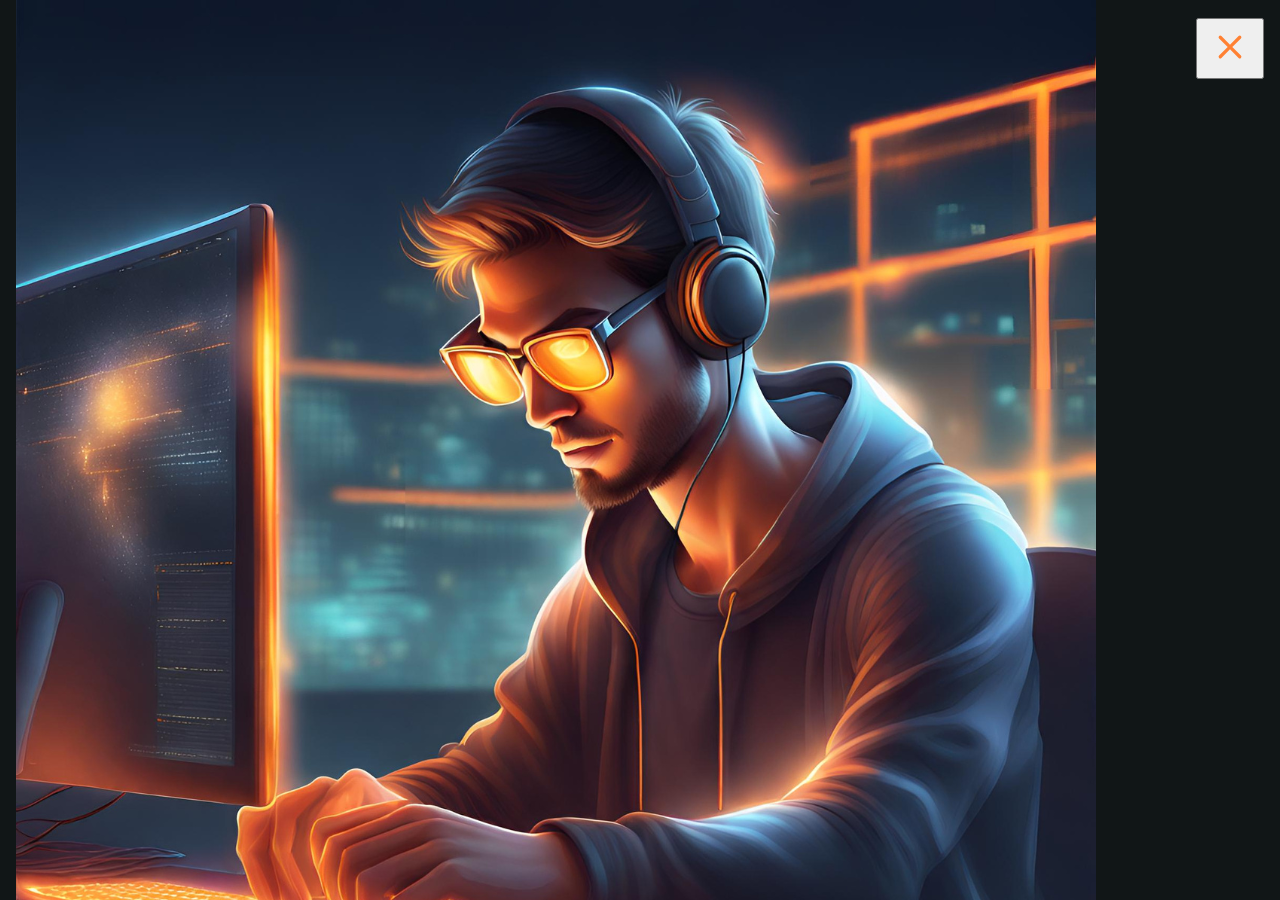
==== Projekti/index.html @ 35c541bc "Update index.html" ====
<!DOCTYPE html>
<html lang="en">
<head>
    <meta charset="UTF-8">
    <meta name="viewport" content="width=device-width, initial-scale=1.0">
    <title>Aapeli Landing page</title>
    <!-- tyylitiedosto ja fontit -->
    <link rel="stylesheet" href="css/tyylit.css">
    <link rel="preconnect" href="https://fonts.googleapis.com">
    <link rel="preconnect" href="https://fonts.gstatic.com" crossorigin>
    <link href="https://fonts.googleapis.com/css2?family=Montserrat:wght@400;800&display=swap" rel="stylesheet">

    <!-- bootstrap -->
    <link href="https://cdn.jsdelivr.net/npm/bootstrap@5.3.2/dist/css/bootstrap.min.css" rel="stylesheet" integrity="sha384-T3c6CoIi6uLrA9TneNEoa7RxnatzjcDSCmG1MXxSR1GAsXEV/Dwwykc2MPK8M2HN" crossorigin="anonymous">
</head>
<body> 
    <!-- Header, valikko -->
    <header class="header p-4 start-0 top-0 end-0" style="background-color: #111617">
        <div class="d-flex align-items-center justify-content-between">
            <!-- title -->
            <a href="/" class="text-decoration-none text-secondary fs-4"> <img src="img/6-logo.png" class="img-fluid" width="200" alt="Aapelin logo"></a>
             <!-- valikkonappi -->
            <div>
                <!-- MENUNAPPI + MENUIKONI -->
               <button class="navbar-toggler" type="button" data-bs-toggle="collapse" data-bs-target="#navbar" 
               aria-controls="navbar" aria-expanded="false" aria-label="Toggle navigation">
               <svg xmlns="http://www.w3.org/2000/svg" fill="#FF8133" class="MenuIcon" viewBox="0 0 16 16" width="32" height="32"><path d="M1 2.75A.75.75 0 0 1 1.75 2h12.5a.75.75 0 0 1 0 1.5H1.75A.75.75 0 0 1 1 2.75Zm0 5A.75.75 0 0 1 1.75 7h12.5a.75.75 0 0 1 0 1.5H1.75A.75.75 0 0 1 1 7.75ZM1.75 12h12.5a.75.75 0 0 1 0 1.5H1.75a.75.75 0 0 1 0-1.5Z"></path></svg>
               </button> 
            </div>
        </div>
    </header>
<!-- end of header, start of navbar -->
<nav class="collapse navbar-collapse dropdown-nav" id="navbar">
    <div class="dropdown-nav__container container-fluid">
        <div class="row align-items-start">
            <!-- pienellä näytöllä vie kaikki bootstrapin 12 kolumnia, vähän isomman kokoisella vie 4 kolumnia per kuva -->
            <!-- 1. -->
            <div class="col-12 col-sm-4 mt-4">
                <a href="#" class="row text-decoration-none">
                    <div class="col-2 col-sm-12 mb-4 pt-5">
                       <img src="img/1-projekti.png" alt="Verkkosivuprojektin sivut" class="img-fluid" width="1080" height="1080" loading="eager">
                    </div>
                    <div class="col-10">
                        <h3>Projektin muut sivut löydät täältä</h3>
                        <p>Katso lisää <svg xmlns="http://www.w3.org/2000/svg" width="21" height="21" fill="#FF8133" class="bi bi-arrow-right-circle" viewBox="0 0 16 16">
                            <path fill-rule="evenodd" d="M1 8a7 7 0 1 0 14 0A7 7 0 0 0 1 8m15 0A8 8 0 1 1 0 8a8 8 0 0 1 16 0M4.5 7.5a.5.5 0 0 0 0 1h5.793l-2.147 2.146a.5.5 0 0 0 .708.708l3-3a.5.5 0 0 0 0-.708l-3-3a.5.5 0 1 0-.708.708L10.293 7.5z"/>
                          </svg></p>

                    </div>

                </a>
            </div>
           <!-- 2. -->
            <div class="col-12 col-sm-4 mt-4">
                <a href="#" class="row text-decoration-none">
                    <div class="col-2 col-sm-12 mb-4 pt-5">
                       <img src="img/2-muut.png" alt="Muut Verkkosivujen kehittäminen -kurssin tehtävät" class="img-fluid" width="1080" height="1080" loading="eager">
                    </div>
                    <div class="col-10">
                        <h3>Aapelin GitHub -palautussivulle</h3>
                        <p>Klikkaa tästä <svg xmlns="http://www.w3.org/2000/svg" width="21" height="21" fill="#FF8133" class="bi bi-arrow-right-circle" viewBox="0 0 16 16">
                            <path fill-rule="evenodd" d="M1 8a7 7 0 1 0 14 0A7 7 0 0 0 1 8m15 0A8 8 0 1 1 0 8a8 8 0 0 1 16 0M4.5 7.5a.5.5 0 0 0 0 1h5.793l-2.147 2.146a.5.5 0 0 0 .708.708l3-3a.5.5 0 0 0 0-.708l-3-3a.5.5 0 1 0-.708.708L10.293 7.5z"/>
                          </svg></p>

                    </div>

                </a>

            </div>
            <!-- 3. -->
            <div class="col-12 col-sm-4 mt-4">
                <a href="#" class="row text-decoration-none">
                    <div class="col-2 col-sm-12 mb-4 pt-5">
                       <img src="img/3-resources.png" alt="Tähän tehtävään käytetyt resurssit" class="img-fluid" width="1080" height="1080" loading="eager">
                    </div>
                    <div class="col-10">
                        <h3>Mistä kaikkialta hain tietoa tätä tehtävää varten?</h3>
                        <p>Klikkaa tästä <svg xmlns="http://www.w3.org/2000/svg" width="21" height="21" fill="#FF8133" class="bi bi-arrow-right-circle" viewBox="0 0 16 16">
                            <path fill-rule="evenodd" d="M1 8a7 7 0 1 0 14 0A7 7 0 0 0 1 8m15 0A8 8 0 1 1 0 8a8 8 0 0 1 16 0M4.5 7.5a.5.5 0 0 0 0 1h5.793l-2.147 2.146a.5.5 0 0 0 .708.708l3-3a.5.5 0 0 0 0-.708l-3-3a.5.5 0 1 0-.708.708L10.293 7.5z"/>
                          </svg></p>

                    </div>

                </a>

            </div>


        </div>
        
<!-- MENUN SULKUNAPPI + IKONI -->
        <button class="navbar-toggler dropdown-nav__CloseNavBtn" type="button" data-bs-toggle="collapse" data-bs-target="#navbar" 
               aria-controls="navbar" aria-expanded="false" aria-label="Toggle navigation">
               <!-- ÄKSÄ IKONI -->
            <svg xmlns="http://www.w3.org/2000/svg" fill="#FF8133" width="52" height="52" class="bi bi-x" viewBox="0 0 16 16">
                <path d="M4.646 4.646a.5.5 0 0 1 .708 0L8 7.293l2.646-2.647a.5.5 0 0 1 .708.708L8.707 8l2.647 2.646a.5.5 0 0 1-.708.708L8 8.707l-2.646 2.647a.5.5 0 0 1-.708-.708L7.293 8 4.646 5.354a.5.5 0 0 1 0-.708"/>
            </svg>
        </button>
    </div>
</nav>






<!-- footeriin listoihin esim. linkit muihin tehtäviin, linkit projektin sivuihin, linkit vaikka projektissa käytettyihin resursseihin? (ohjeet,youtubevideot jne) -->
    <footer class="footer p-4 position-absolute start-0 end-0 bottom-0 left-0" style="background-color: #111617;">
        <div class="d-flex align-items-center">
        

        </div>




    </footer>
    <!-- bootstrap JavaScript -->
    <script src="https://cdn.jsdelivr.net/npm/bootstrap@5.3.2/dist/js/bootstrap.bundle.min.js" integrity="sha384-C6RzsynM9kWDrMNeT87bh95OGNyZPhcTNXj1NW7RuBCsyN/o0jlpcV8Qyq46cDfL" crossorigin="anonymous"></script>
</body>
</html>
---- Projekti/css/tyylit.css ----
:root {
    --primary-color:#FF8133 !important;
    --bs-primary-rgb: 17, 22, 23 !important;
    --bs-secondary-rgb: 255, 129, 51 !important; 
    --bs-body-bg: #EFE7DA !important;
    --bs-body-font-family: 'Montserrat', sans-serif !important;
    --bs-light: #EFE7DA !important;
}

a {
    color:#FF8133 !important;
}

a:hover {
    color: #EFE7DA !important;

}

a:hover .bi-arrow-right-circle {
    fill:#EFE7DA;
}

.bi-x:hover {
    fill: #EFE7DA !important;
}

.MenuIcon:hover {
    fill:#EFE7DA;

}

header {
z-index: 2;

}

#navbar {
    position: fixed;
    left: 0;
    top: 0;
    right: 0;
    bottom: 0;
    background: #111617;
    z-index: 4;
    color: #FF8133;
}

.dropdown-nav__CloseNavBtn {
position: absolute;
top: 18px;
right: 16px;

}

.dropdown-nav__container {
    height: 100vh;
    padding: 0 1rem;
}
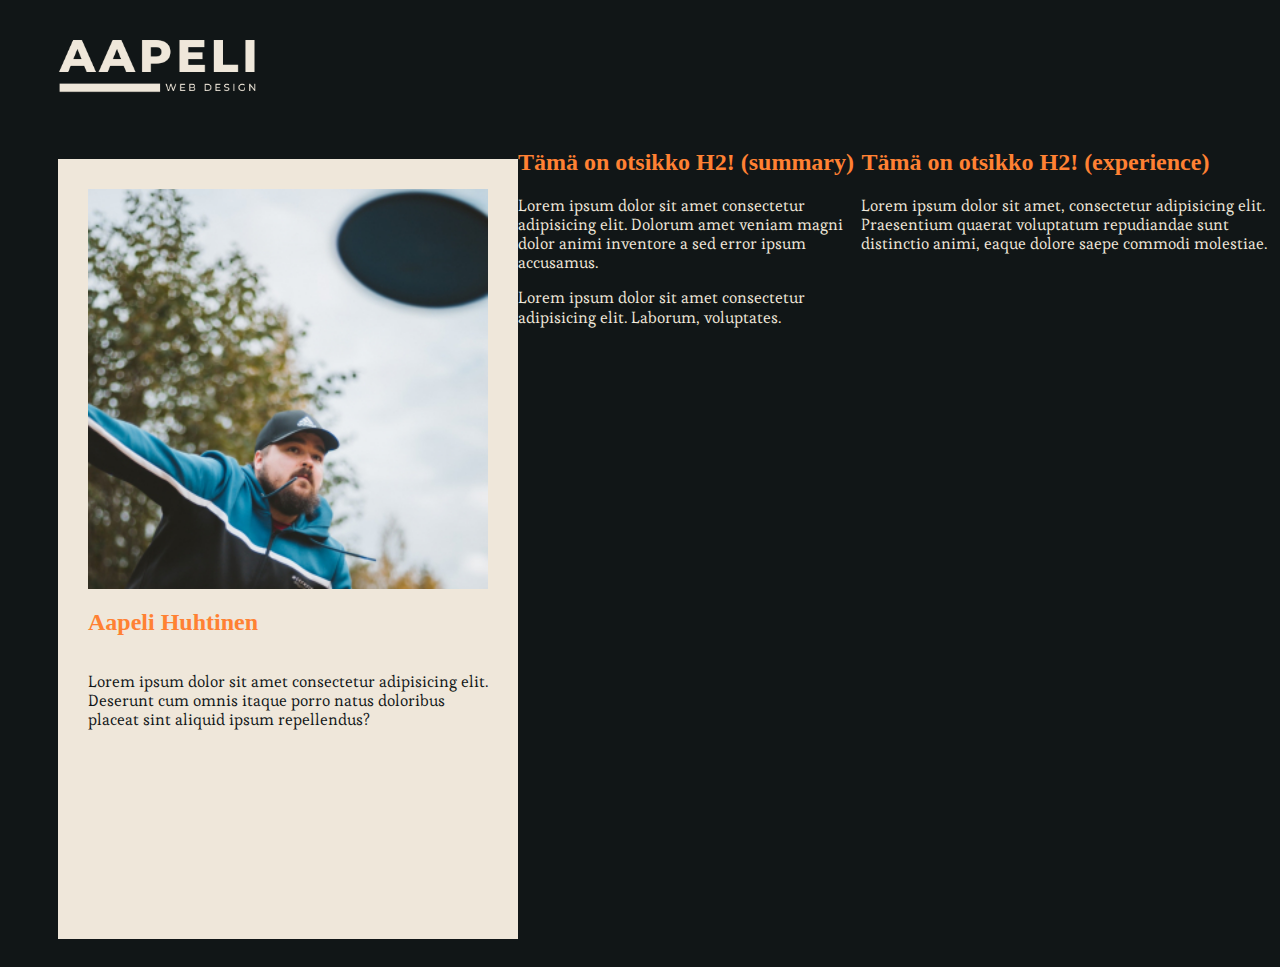
==== commit fd7d8e76: "made changes to index" ====
--- a/Projekti/index.html
+++ b/Projekti/index.html
@@ -7,115 +7,34 @@
     <!-- tyylitiedosto ja fontit -->
     <link rel="stylesheet" href="css/tyylit.css">
     <link rel="preconnect" href="https://fonts.googleapis.com">
-    <link rel="preconnect" href="https://fonts.gstatic.com" crossorigin>
-    <link href="https://fonts.googleapis.com/css2?family=Montserrat:wght@400;800&display=swap" rel="stylesheet">
+<link rel="preconnect" href="https://fonts.gstatic.com" crossorigin>
+<link href="https://fonts.googleapis.com/css2?family=Esteban&family=Montserrat&display=swap" rel="stylesheet">
 
-    <!-- bootstrap -->
-    <link href="https://cdn.jsdelivr.net/npm/bootstrap@5.3.2/dist/css/bootstrap.min.css" rel="stylesheet" integrity="sha384-T3c6CoIi6uLrA9TneNEoa7RxnatzjcDSCmG1MXxSR1GAsXEV/Dwwykc2MPK8M2HN" crossorigin="anonymous">
 </head>
 <body> 
-    <!-- Header, valikko -->
-    <header class="header p-4 start-0 top-0 end-0" style="background-color: #111617">
-        <div class="d-flex align-items-center justify-content-between">
-            <!-- title -->
-            <a href="/" class="text-decoration-none text-secondary fs-4"> <img src="img/6-logo.png" class="img-fluid" width="200" alt="Aapelin logo"></a>
-             <!-- valikkonappi -->
-            <div>
-                <!-- MENUNAPPI + MENUIKONI -->
-               <button class="navbar-toggler" type="button" data-bs-toggle="collapse" data-bs-target="#navbar" 
-               aria-controls="navbar" aria-expanded="false" aria-label="Toggle navigation">
-               <svg xmlns="http://www.w3.org/2000/svg" fill="#FF8133" class="MenuIcon" viewBox="0 0 16 16" width="32" height="32"><path d="M1 2.75A.75.75 0 0 1 1.75 2h12.5a.75.75 0 0 1 0 1.5H1.75A.75.75 0 0 1 1 2.75Zm0 5A.75.75 0 0 1 1.75 7h12.5a.75.75 0 0 1 0 1.5H1.75A.75.75 0 0 1 1 7.75ZM1.75 12h12.5a.75.75 0 0 1 0 1.5H1.75a.75.75 0 0 1 0-1.5Z"></path></svg>
-               </button> 
-            </div>
-        </div>
-    </header>
-<!-- end of header, start of navbar -->
-<nav class="collapse navbar-collapse dropdown-nav" id="navbar">
-    <div class="dropdown-nav__container container-fluid">
-        <div class="row align-items-start">
-            <!-- pienellä näytöllä vie kaikki bootstrapin 12 kolumnia, vähän isomman kokoisella vie 4 kolumnia per kuva -->
-            <!-- 1. -->
-            <div class="col-12 col-sm-4 mt-4">
-                <a href="#" class="row text-decoration-none">
-                    <div class="col-2 col-sm-12 mb-4 pt-5">
-                       <img src="img/1-projekti.png" alt="Verkkosivuprojektin sivut" class="img-fluid" width="1080" height="1080" loading="eager">
-                    </div>
-                    <div class="col-10">
-                        <h3>Projektin muut sivut löydät täältä</h3>
-                        <p>Katso lisää <svg xmlns="http://www.w3.org/2000/svg" width="21" height="21" fill="#FF8133" class="bi bi-arrow-right-circle" viewBox="0 0 16 16">
-                            <path fill-rule="evenodd" d="M1 8a7 7 0 1 0 14 0A7 7 0 0 0 1 8m15 0A8 8 0 1 1 0 8a8 8 0 0 1 16 0M4.5 7.5a.5.5 0 0 0 0 1h5.793l-2.147 2.146a.5.5 0 0 0 .708.708l3-3a.5.5 0 0 0 0-.708l-3-3a.5.5 0 1 0-.708.708L10.293 7.5z"/>
-                          </svg></p>
-
-                    </div>
-
-                </a>
-            </div>
-           <!-- 2. -->
-            <div class="col-12 col-sm-4 mt-4">
-                <a href="#" class="row text-decoration-none">
-                    <div class="col-2 col-sm-12 mb-4 pt-5">
-                       <img src="img/2-muut.png" alt="Muut Verkkosivujen kehittäminen -kurssin tehtävät" class="img-fluid" width="1080" height="1080" loading="eager">
-                    </div>
-                    <div class="col-10">
-                        <h3>Aapelin GitHub -palautussivulle</h3>
-                        <p>Klikkaa tästä <svg xmlns="http://www.w3.org/2000/svg" width="21" height="21" fill="#FF8133" class="bi bi-arrow-right-circle" viewBox="0 0 16 16">
-                            <path fill-rule="evenodd" d="M1 8a7 7 0 1 0 14 0A7 7 0 0 0 1 8m15 0A8 8 0 1 1 0 8a8 8 0 0 1 16 0M4.5 7.5a.5.5 0 0 0 0 1h5.793l-2.147 2.146a.5.5 0 0 0 .708.708l3-3a.5.5 0 0 0 0-.708l-3-3a.5.5 0 1 0-.708.708L10.293 7.5z"/>
-                          </svg></p>
-
-                    </div>
-
-                </a>
-
-            </div>
-            <!-- 3. -->
-            <div class="col-12 col-sm-4 mt-4">
-                <a href="#" class="row text-decoration-none">
-                    <div class="col-2 col-sm-12 mb-4 pt-5">
-                       <img src="img/3-resources.png" alt="Tähän tehtävään käytetyt resurssit" class="img-fluid" width="1080" height="1080" loading="eager">
-                    </div>
-                    <div class="col-10">
-                        <h3>Mistä kaikkialta hain tietoa tätä tehtävää varten?</h3>
-                        <p>Klikkaa tästä <svg xmlns="http://www.w3.org/2000/svg" width="21" height="21" fill="#FF8133" class="bi bi-arrow-right-circle" viewBox="0 0 16 16">
-                            <path fill-rule="evenodd" d="M1 8a7 7 0 1 0 14 0A7 7 0 0 0 1 8m15 0A8 8 0 1 1 0 8a8 8 0 0 1 16 0M4.5 7.5a.5.5 0 0 0 0 1h5.793l-2.147 2.146a.5.5 0 0 0 .708.708l3-3a.5.5 0 0 0 0-.708l-3-3a.5.5 0 1 0-.708.708L10.293 7.5z"/>
-                          </svg></p>
-
-                    </div>
-
-                </a>
-
-            </div>
+    <header>
+    <!--Logo-->
+    <a href="/" class="LogoImg"> <img src="img/6-logo.png" width="200" alt="Aapelin logo"></a>
+    </header>  
+<!-- start of main -->
+<main class="MainContainer"> <!-- flexbox -->
+    <section class="Profile"> <!-- Profile section with picture and basic info -->
+        <img src="img/7-AapeliFriba_300x300.jpg" class="ProfileImg" alt="Aapelin kuva frisbeegolfaamassa">
+        <h2>Aapeli Huhtinen</h2>
+        <p>Lorem ipsum dolor sit amet consectetur adipisicing elit. Deserunt cum omnis itaque porro natus doloribus placeat sint aliquid ipsum repellendus?</p>
+    </section>
+    <article class="Summary"> <!-- Child  -->
+        <h2>Tämä on otsikko H2! (summary)</h2>
+        <p>Lorem ipsum dolor sit amet consectetur adipisicing elit. Dolorum amet veniam magni dolor animi inventore a sed error ipsum accusamus.</p>
+        <p>Lorem ipsum dolor sit amet consectetur adipisicing elit. Laborum, voluptates.</p>
 
 
-        </div>
-        
-<!-- MENUN SULKUNAPPI + IKONI -->
-        <button class="navbar-toggler dropdown-nav__CloseNavBtn" type="button" data-bs-toggle="collapse" data-bs-target="#navbar" 
-               aria-controls="navbar" aria-expanded="false" aria-label="Toggle navigation">
-               <!-- ÄKSÄ IKONI -->
-            <svg xmlns="http://www.w3.org/2000/svg" fill="#FF8133" width="52" height="52" class="bi bi-x" viewBox="0 0 16 16">
-                <path d="M4.646 4.646a.5.5 0 0 1 .708 0L8 7.293l2.646-2.647a.5.5 0 0 1 .708.708L8.707 8l2.647 2.646a.5.5 0 0 1-.708.708L8 8.707l-2.646 2.647a.5.5 0 0 1-.708-.708L7.293 8 4.646 5.354a.5.5 0 0 1 0-.708"/>
-            </svg>
-        </button>
-    </div>
-</nav>
+    </article>
+    <article class="Experience"> <!-- Child -->
+        <h2>Tämä on otsikko H2! (experience)</h2>
+        <p>Lorem ipsum dolor sit amet, consectetur adipisicing elit. Praesentium quaerat voluptatum repudiandae sunt distinctio animi, eaque dolore saepe commodi molestiae.</p>
 
-
-
-
-
-
-<!-- footeriin listoihin esim. linkit muihin tehtäviin, linkit projektin sivuihin, linkit vaikka projektissa käytettyihin resursseihin? (ohjeet,youtubevideot jne) -->
-    <footer class="footer p-4 position-absolute start-0 end-0 bottom-0 left-0" style="background-color: #111617;">
-        <div class="d-flex align-items-center">
-        
-
-        </div>
-
-
-
-
-    </footer>
-    <!-- bootstrap JavaScript -->
-    <script src="https://cdn.jsdelivr.net/npm/bootstrap@5.3.2/dist/js/bootstrap.bundle.min.js" integrity="sha384-C6RzsynM9kWDrMNeT87bh95OGNyZPhcTNXj1NW7RuBCsyN/o0jlpcV8Qyq46cDfL" crossorigin="anonymous"></script>
+    </article>
+</main>
 </body>
 </html>--- a/Projekti/css/tyylit.css
+++ b/Projekti/css/tyylit.css
@@ -1,58 +1,58 @@
-:root {
-    --primary-color:#FF8133 !important;
-    --bs-primary-rgb: 17, 22, 23 !important;
-    --bs-secondary-rgb: 255, 129, 51 !important; 
-    --bs-body-bg: #EFE7DA !important;
-    --bs-body-font-family: 'Montserrat', sans-serif !important;
-    --bs-light: #EFE7DA !important;
+/* Colors:
+Musta: #111617
+Valk: #EFE7DA
+Oranssi: #FF8133
+Sininen: #3D52D5
+Oranssi ja sininen ei yhdessä
+*/
+
+html {
+    background-color: #111617;
 }
 
-a {
-    color:#FF8133 !important;
+/* header css */
+header {
+    
+    padding: 30px 0 30px 0;
+}
+.LogoImg {
+    margin: 0px 0px 0px 50px; /* left margin same as .profile margin!! */
+}
+/* Start of main section CSS */
+.MainContainer {
+    display: flex;
+    
+}
+.Profile { /* Child of MainContainer also a flexbox) */
+    display: flex;
+    flex-direction: column;
+    padding: 30px;
+    margin: 30px 0 20px 50px; /* left margin same as .LogoImg margin! */
+    width: 400px;
+    height: 80vh;
+    background-color: #EFE7DA;
+    color: #111617;
 }
 
-a:hover {
-    color: #EFE7DA !important;
+.ProfileImg {
+    width: 400px;
+    height:400px;
+}
+p {
+    font-family: esteban;
+    line-height: 1.2;
 
 }
-
-a:hover .bi-arrow-right-circle {
-    fill:#EFE7DA;
+h2 {
+    color:#FF8133;
+}
+article p {
+    color:#EFE7DA;
+}
+.Summary {
+    
 }
 
-.bi-x:hover {
-    fill: #EFE7DA !important;
-}
+.Experience {
 
-.MenuIcon:hover {
-    fill:#EFE7DA;
-
-}
-
-header {
-z-index: 2;
-
-}
-
-#navbar {
-    position: fixed;
-    left: 0;
-    top: 0;
-    right: 0;
-    bottom: 0;
-    background: #111617;
-    z-index: 4;
-    color: #FF8133;
-}
-
-.dropdown-nav__CloseNavBtn {
-position: absolute;
-top: 18px;
-right: 16px;
-
-}
-
-.dropdown-nav__container {
-    height: 100vh;
-    padding: 0 1rem;
 }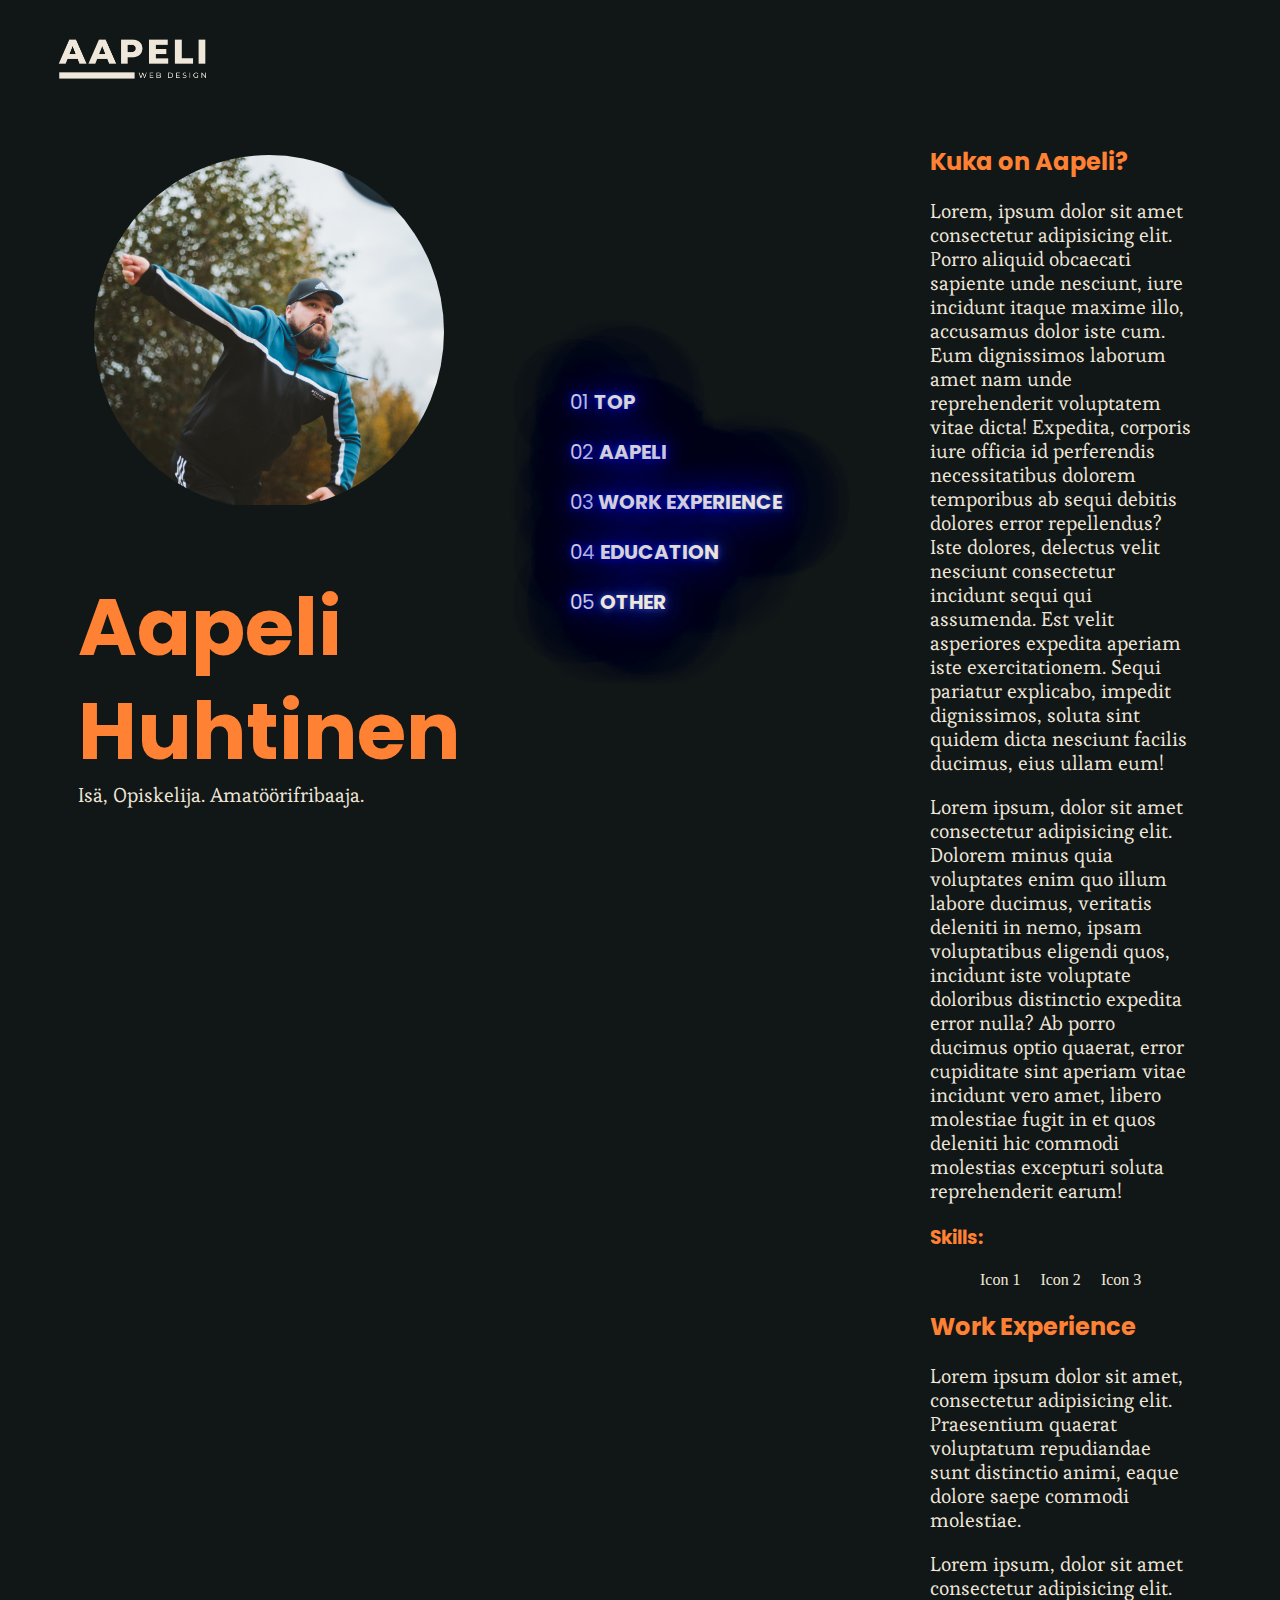
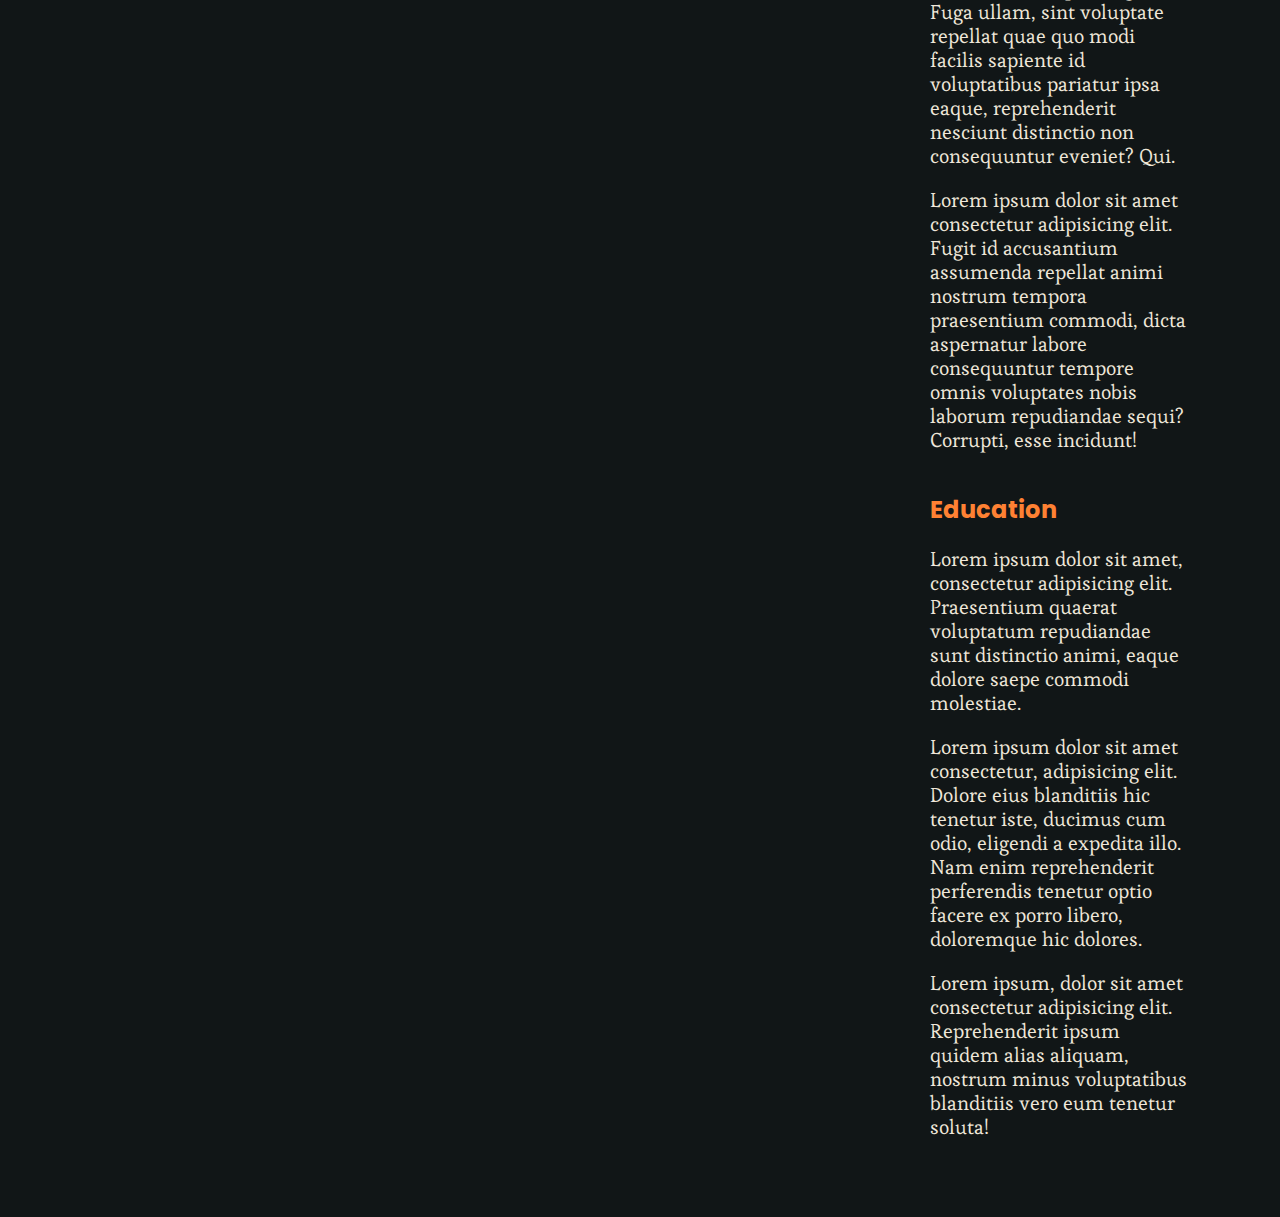
==== commit 5fdea439: "updated sites" ====
--- a/Projekti/index.html
+++ b/Projekti/index.html
@@ -7,34 +7,62 @@
     <!-- tyylitiedosto ja fontit -->
     <link rel="stylesheet" href="css/tyylit.css">
     <link rel="preconnect" href="https://fonts.googleapis.com">
-<link rel="preconnect" href="https://fonts.gstatic.com" crossorigin>
-<link href="https://fonts.googleapis.com/css2?family=Esteban&family=Montserrat&display=swap" rel="stylesheet">
-
+    <link rel="preconnect" href="https://fonts.gstatic.com" crossorigin>
+    <link href="https://fonts.googleapis.com/css2?family=Esteban&family=Poppins:wght@500&display=swap" rel="stylesheet">
 </head>
 <body> 
     <header>
     <!--Logo-->
-    <a href="/" class="LogoImg"> <img src="img/6-logo.png" width="200" alt="Aapelin logo"></a>
+    <a href="/" class="LogoImg"> <img src="img/6-logo.png" width="150" alt="Aapelin logo"></a>
     </header>  
 <!-- start of main -->
-<main class="MainContainer"> <!-- flexbox -->
-    <section class="Profile"> <!-- Profile section with picture and basic info -->
-        <img src="img/7-AapeliFriba_300x300.jpg" class="ProfileImg" alt="Aapelin kuva frisbeegolfaamassa">
-        <h2>Aapeli Huhtinen</h2>
-        <p>Lorem ipsum dolor sit amet consectetur adipisicing elit. Deserunt cum omnis itaque porro natus doloribus placeat sint aliquid ipsum repellendus?</p>
+<main class="MainContainer"> <!-- flexbox (parent of ProfileContainer, Nav, and ArticleContainer) -->
+    <section class="ProfileContainer">
+        <div class="ProfileImgContainer"> <!-- Child of MainContainer -->
+        <img src="img/9-AapeliFribaa_square.png" class="ProfileImg" alt="Aapelin kuva frisbeegolfaamassa">
+        </div>
+        <h2 class="Name">Aapeli <br> Huhtinen</h2>
+        <p class="Titles">Isä, Opiskelija. Amatöörifribaaja.</p>
     </section>
-    <article class="Summary"> <!-- Child  -->
-        <h2>Tämä on otsikko H2! (summary)</h2>
-        <p>Lorem ipsum dolor sit amet consectetur adipisicing elit. Dolorum amet veniam magni dolor animi inventore a sed error ipsum accusamus.</p>
-        <p>Lorem ipsum dolor sit amet consectetur adipisicing elit. Laborum, voluptates.</p>
+    <div>
+        <ul class="Nav"> <!-- Child of MainContainer -->
+            <li>01 <strong>TOP</strong></li>
+            <li>02 <strong>AAPELI</strong></li>
+            <li>03 <strong>WORK EXPERIENCE</strong></li>
+            <li>04 <strong>EDUCATION</strong></li>
+            <li>05 <strong>OTHER</strong></li>
+        </ul>
 
 
-    </article>
-    <article class="Experience"> <!-- Child -->
-        <h2>Tämä on otsikko H2! (experience)</h2>
-        <p>Lorem ipsum dolor sit amet, consectetur adipisicing elit. Praesentium quaerat voluptatum repudiandae sunt distinctio animi, eaque dolore saepe commodi molestiae.</p>
 
-    </article>
+    </div>
+    <div class="ArticleContainer"> <!--   Child of MainContainer. Flexbox Parent of Summary, Experience -->
+        <article class="Summary"> <!-- Child  -->
+            <h2>Kuka on Aapeli?</h2>
+            <p>Lorem, ipsum dolor sit amet consectetur adipisicing elit. Porro aliquid obcaecati sapiente unde nesciunt, iure incidunt itaque maxime illo, accusamus dolor iste cum. Eum dignissimos laborum amet nam unde reprehenderit voluptatem vitae dicta! Expedita, corporis iure officia id perferendis necessitatibus dolorem temporibus ab sequi debitis dolores error repellendus? Iste dolores, delectus velit nesciunt consectetur incidunt sequi qui assumenda. Est velit asperiores expedita aperiam iste exercitationem. Sequi pariatur explicabo, impedit dignissimos, soluta sint quidem dicta nesciunt facilis ducimus, eius ullam eum!</p>
+            <p>Lorem ipsum, dolor sit amet consectetur adipisicing elit. Dolorem minus quia voluptates enim quo illum labore ducimus, veritatis deleniti in nemo, ipsam voluptatibus eligendi quos, incidunt iste voluptate doloribus distinctio expedita error nulla? Ab porro ducimus optio quaerat, error cupiditate sint aperiam vitae incidunt vero amet, libero molestiae fugit in et quos deleniti hic commodi molestias excepturi soluta reprehenderit earum!</p>
+            <h3>Skills:</h3>
+            <ul class="Skills">
+                <li>Icon 1</li>
+                <li>Icon 2</li>
+                <li>Icon 3</li>
+
+
+            </ul>
+        </article>
+        <article class="Experience"> <!-- Child -->
+            <h2>Work Experience</h2>
+            <p>Lorem ipsum dolor sit amet, consectetur adipisicing elit. Praesentium quaerat voluptatum repudiandae sunt distinctio animi, eaque dolore saepe commodi molestiae.</p>
+            <p>Lorem ipsum, dolor sit amet consectetur adipisicing elit. Fuga ullam, sint voluptate repellat quae quo modi facilis sapiente id voluptatibus pariatur ipsa eaque, reprehenderit nesciunt distinctio non consequuntur eveniet? Qui.</p>
+            <p>Lorem ipsum dolor sit amet consectetur adipisicing elit. Fugit id accusantium assumenda repellat animi nostrum tempora praesentium commodi, dicta aspernatur labore consequuntur tempore omnis voluptates nobis laborum repudiandae sequi? Corrupti, esse incidunt!</p>
+        </article>
+        <article class="Education"> <!-- Child -->
+            <h2>Education</h2>
+            <p>Lorem ipsum dolor sit amet, consectetur adipisicing elit. Praesentium quaerat voluptatum repudiandae sunt distinctio animi, eaque dolore saepe commodi molestiae.</p>
+            <p>Lorem ipsum dolor sit amet consectetur, adipisicing elit. Dolore eius blanditiis hic tenetur iste, ducimus cum odio, eligendi a expedita illo. Nam enim reprehenderit perferendis tenetur optio facere ex porro libero, doloremque hic dolores.</p>
+            <p>Lorem ipsum, dolor sit amet consectetur adipisicing elit. Reprehenderit ipsum quidem alias aliquam, nostrum minus voluptatibus blanditiis vero eum tenetur soluta!</p>
+        </article>
+    </div>
 </main>
 </body>
 </html>--- a/Projekti/css/tyylit.css
+++ b/Projekti/css/tyylit.css
@@ -12,7 +12,7 @@
 
 /* header css */
 header {
-    
+    position:static;
     padding: 30px 0 30px 0;
 }
 .LogoImg {
@@ -21,38 +21,128 @@
 /* Start of main section CSS */
 .MainContainer {
     display: flex;
-    
+    overflow: hidden;
 }
-.Profile { /* Child of MainContainer also a flexbox) */
+
+.Name  {
+    font-family: Poppins;
+    font-size: 5rem;
+    color:#FF8133;
+    margin-bottom: 0;
+    line-height: 1.3;
+
+
+}
+.Titles {
+    margin-top: 0;
+    font-family: Esteban;
+    font-size: 20px;
+    color:#EFE7DA;
+}
+
+.ProfileContainer { /* Child of MainContainer also a flexbox) */
     display: flex;
     flex-direction: column;
-    padding: 30px;
-    margin: 30px 0 20px 50px; /* left margin same as .LogoImg margin! */
+    padding: 30px 30px 0px 30px;
+    margin: 10px 40px 20px 40px; /* left margin same as .LogoImg margin! */
     width: 400px;
-    height: 80vh;
-    background-color: #EFE7DA;
-    color: #111617;
+    height: 700px;
+    background-color:#111617;
+    color: #EFE7DA;
+}
+
+.ProfileImgContainer {
+    overflow: hidden;
+    border-radius:50%;
+    align-self: center;
+
 }
 
 .ProfileImg {
-    width: 400px;
-    height:400px;
+    height: 350px;
+    width: 350px;
+    transition: all 1s;
+    
+    
 }
+
+
+.ProfileContainer:hover .ProfileImg {
+    transform: scale(1.7);
+
+
+}
+
 p {
-    font-family: esteban;
+    font-family: Esteban;
     line-height: 1.2;
 
 }
-h2 {
-    color:#FF8133;
-}
+
 article p {
     color:#EFE7DA;
+    font-size: 20px;
 }
-.Summary {
+
+.ArticleContainer {
+    display: flex;
+    flex-direction: column;
+/*     height: 700px; */
+    margin: 10px 50px 20px 40px;
+    padding: 0 30px 30px 20px;
+    background-color:#111617;
+
+    }
+
+.Summary  {
     
 }
 
 .Experience {
 
+}
+h2 {
+    color: #FF8133;
+    font-family: Poppins;
+}
+
+h3 {
+    color: #FF8133;
+    font-family: Poppins;
+
+}
+
+.Nav {
+    font-family: Poppins;
+    font-size: 20px;
+    width: 300px;
+    line-height:2.5;
+    position: relative;
+    top: 9%;
+    list-style-type: none;
+    color:#EFE7DA;
+    text-shadow:
+    0 0 5px #2335a8,
+    0 0 10px #2335a8,
+    0 0 20px #2335a8,
+    0 0 40px #3D52D5,
+    0 0 80px #3D52D5,
+    0 0 90px #3D52D5,
+    0 0 100px #3D52D5,
+    0 0 120px #3D52D5;
+}
+.Nav li:hover {
+    scale: 1.05;
+    color: #3D52D5;
+    
+}
+.Skills{
+    list-style-type: none;
+    color: #EFE7DA;
+}
+.Skills li {
+    float: left;
+    padding-left: 10px;
+    padding-right: 10px;
+    
 }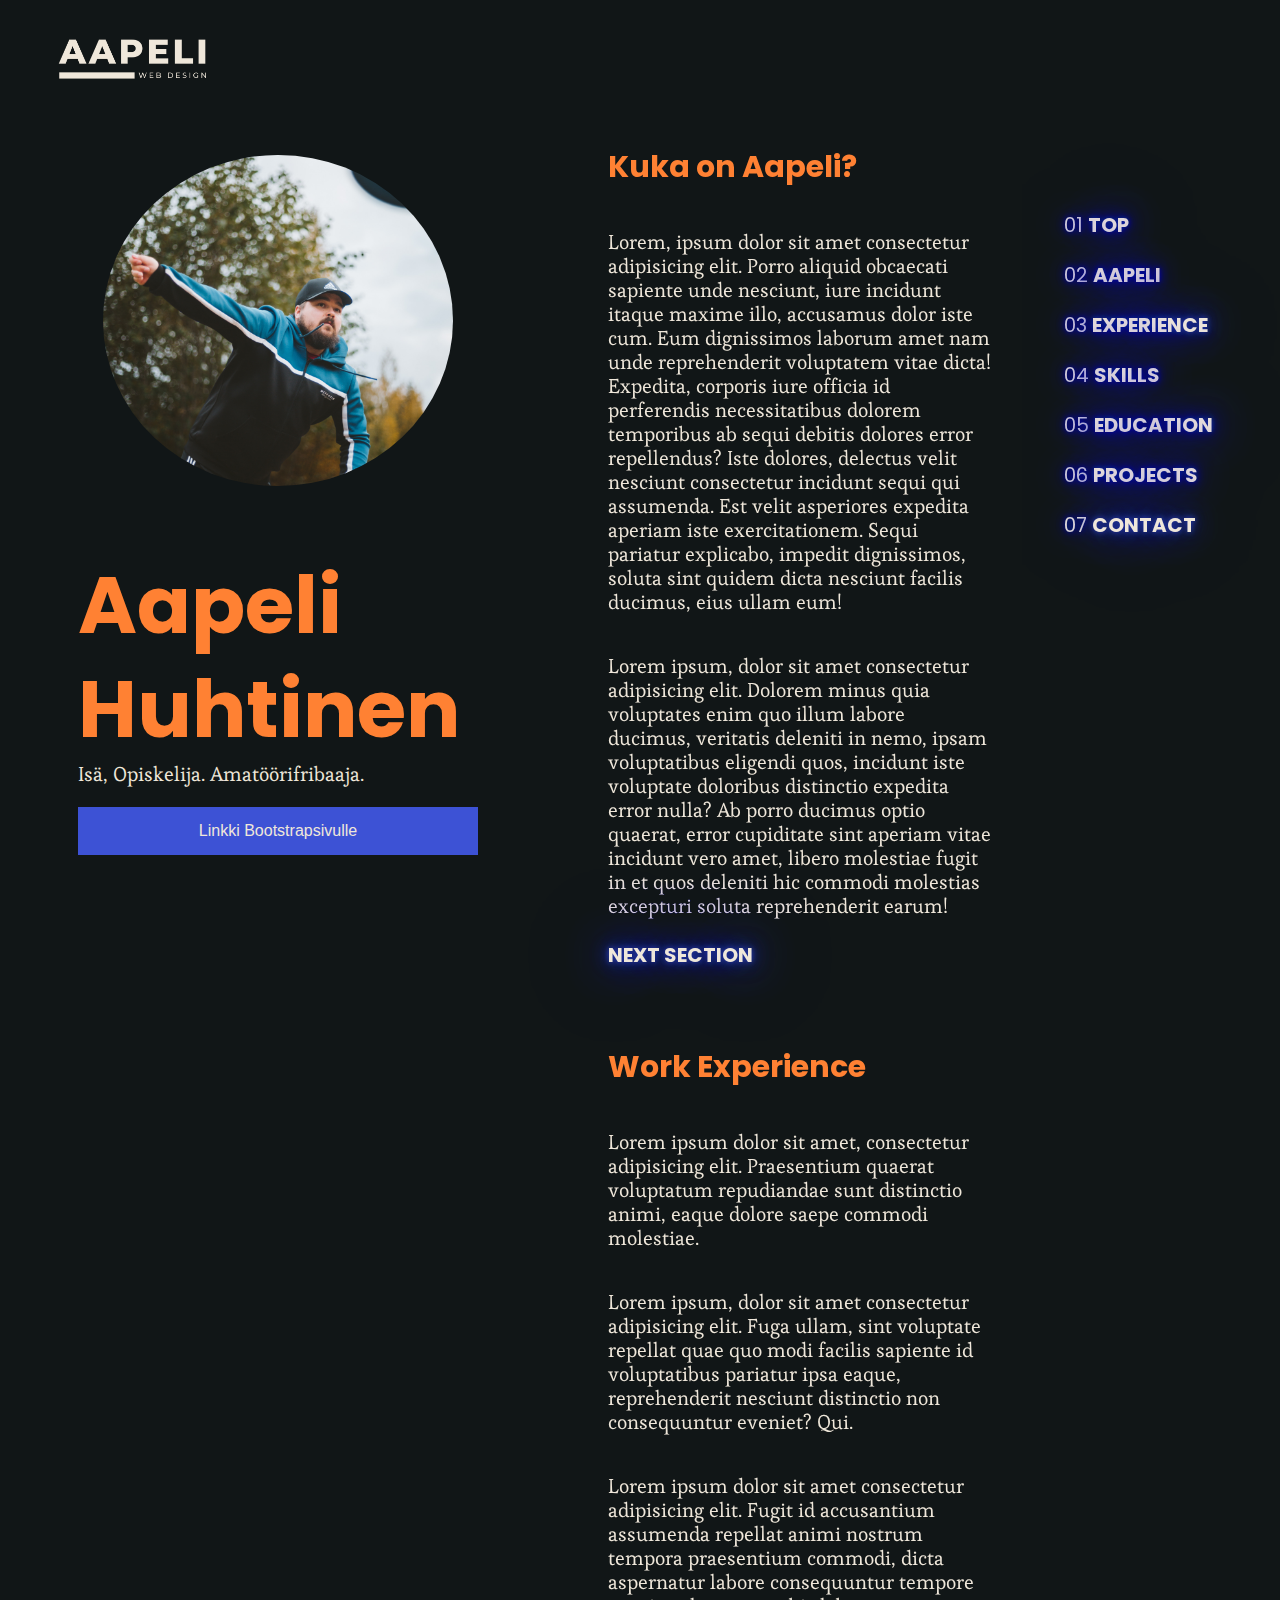
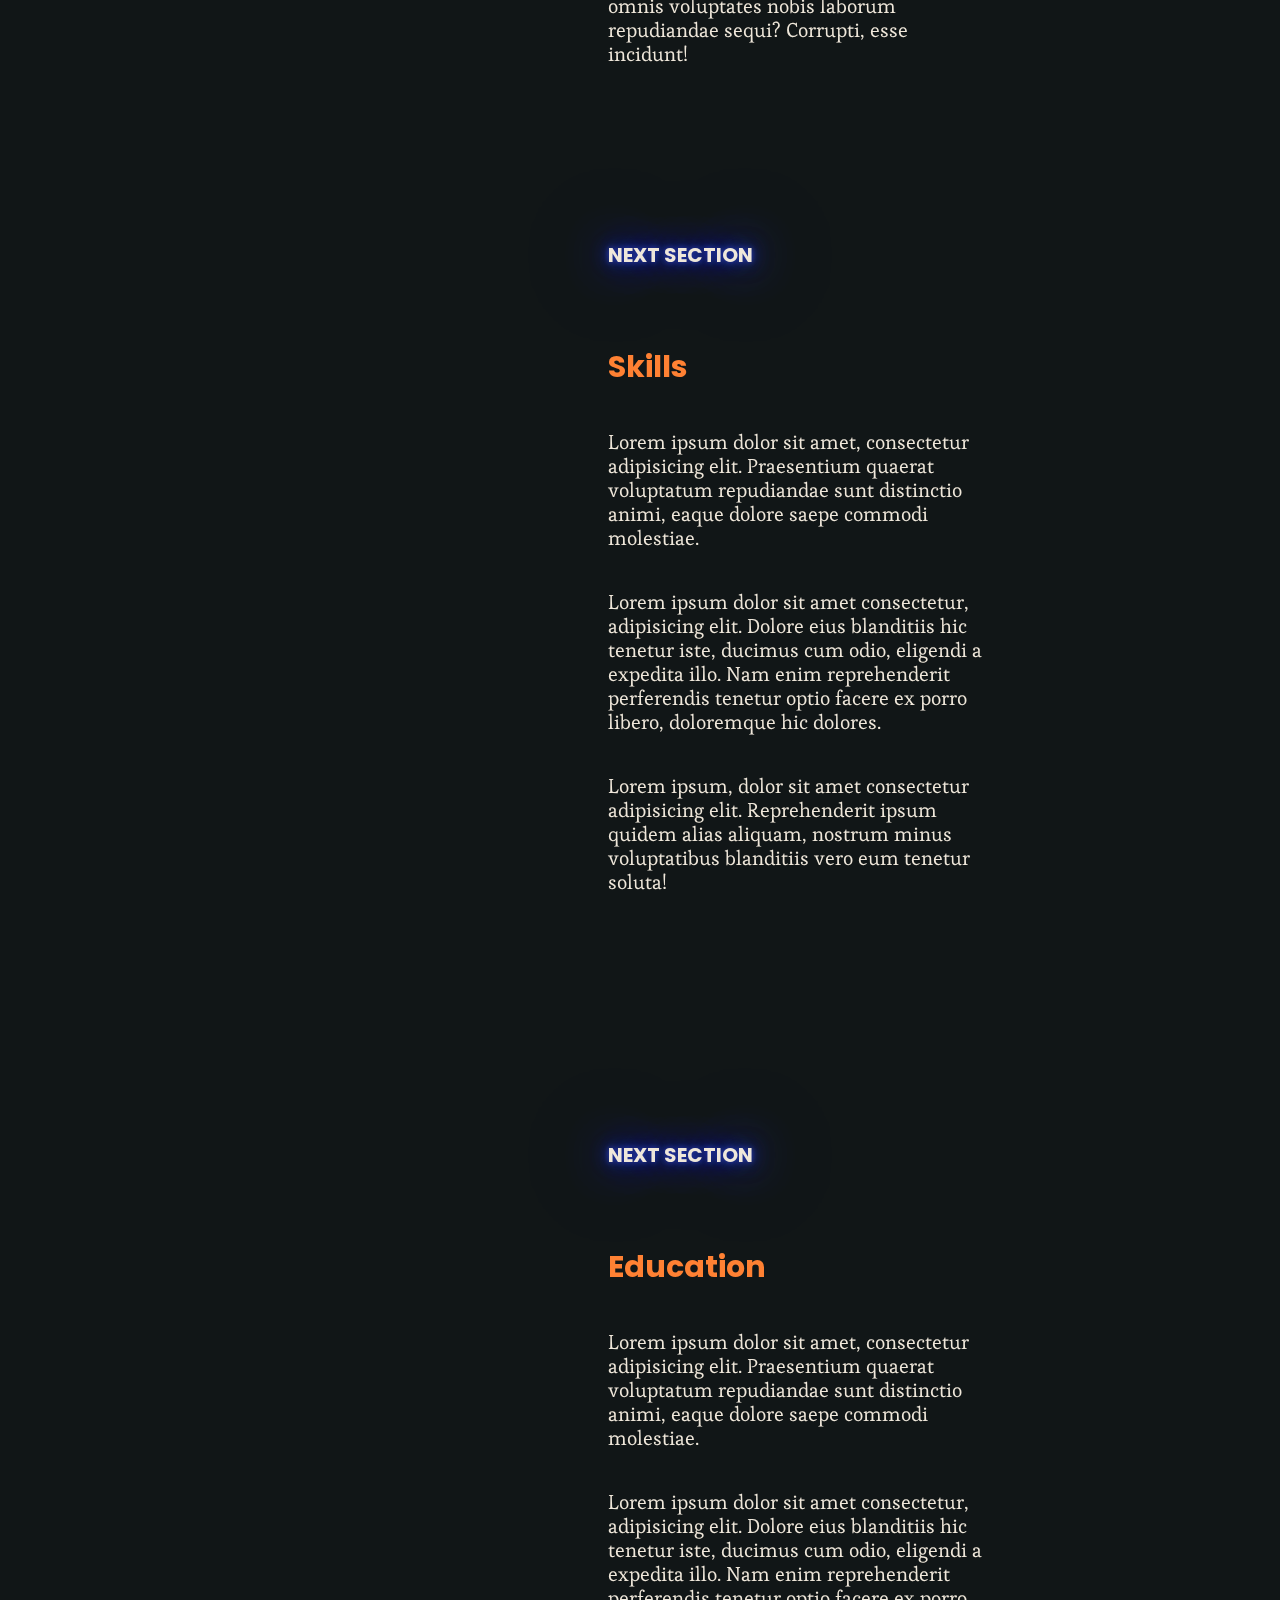
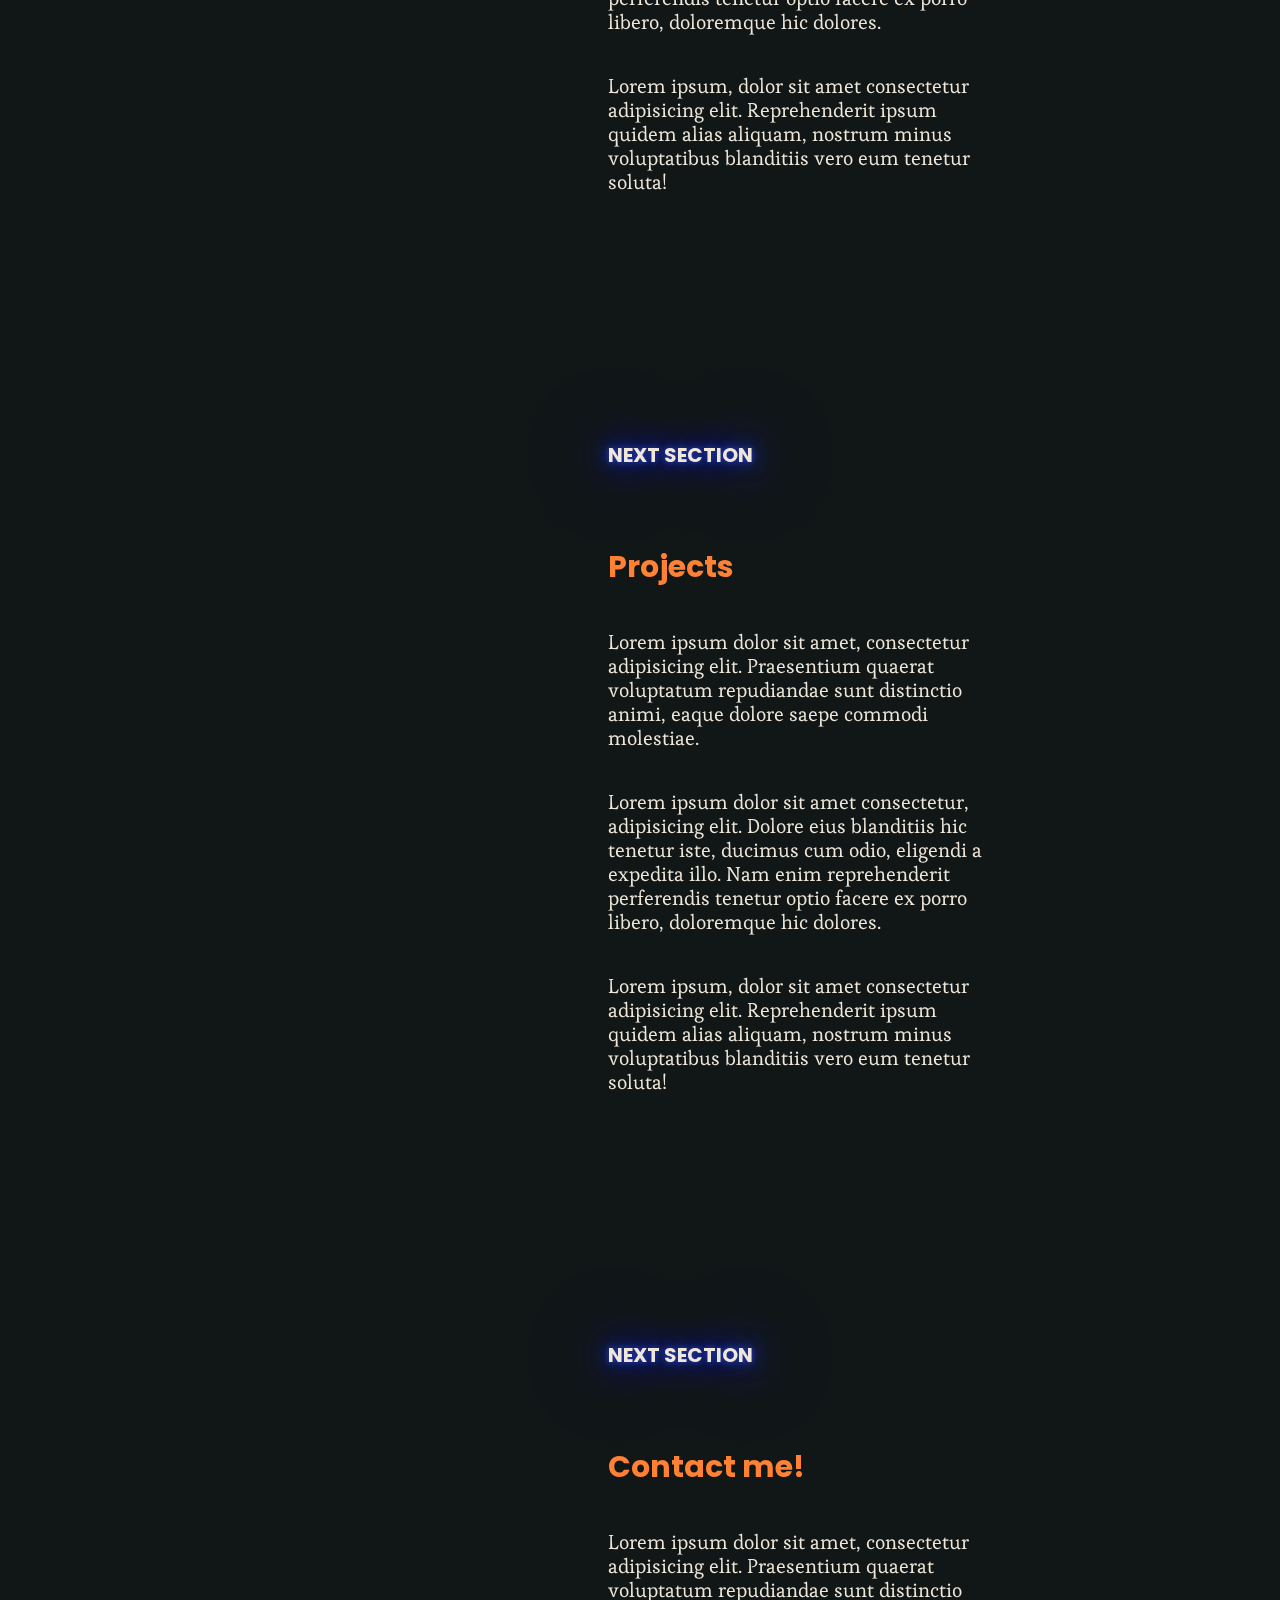
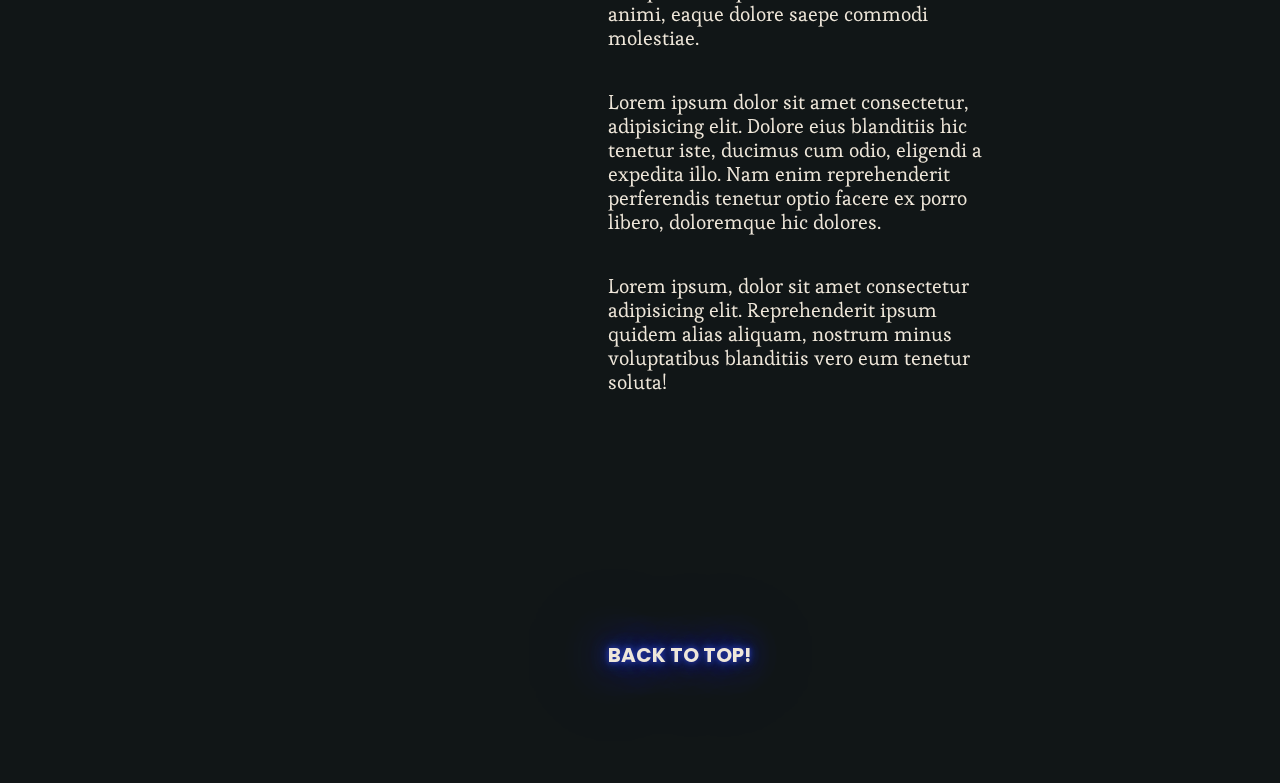
==== commit 2d5672a5: "Updated project site" ====
--- a/Projekti/index.html
+++ b/Projekti/index.html
@@ -3,17 +3,17 @@
 <head>
     <meta charset="UTF-8">
     <meta name="viewport" content="width=device-width, initial-scale=1.0">
-    <title>Aapeli Landing page</title>
+    <title>Aapeli Huhtinen CV</title>
     <!-- tyylitiedosto ja fontit -->
-    <link rel="stylesheet" href="css/tyylit.css">
+    <link rel="stylesheet" href="/Projekti/css/tyylit.css">
     <link rel="preconnect" href="https://fonts.googleapis.com">
     <link rel="preconnect" href="https://fonts.gstatic.com" crossorigin>
     <link href="https://fonts.googleapis.com/css2?family=Esteban&family=Poppins:wght@500&display=swap" rel="stylesheet">
 </head>
 <body> 
-    <header>
+    <header id="1">
     <!--Logo-->
-    <a href="/" class="LogoImg"> <img src="img/6-logo.png" width="150" alt="Aapelin logo"></a>
+    <a href="/" id="1" class="LogoImg"> <img src="img/6-logo.png" width="150" alt="Aapelin logo"></a>
     </header>  
 <!-- start of main -->
 <main class="MainContainer"> <!-- flexbox (parent of ProfileContainer, Nav, and ArticleContainer) -->
@@ -23,44 +23,78 @@
         </div>
         <h2 class="Name">Aapeli <br> Huhtinen</h2>
         <p class="Titles">Isä, Opiskelija. Amatöörifribaaja.</p>
+        <button class="BSButton">Linkki Bootstrapsivulle</button>
     </section>
     <div>
         <ul class="Nav"> <!-- Child of MainContainer -->
-            <li>01 <strong>TOP</strong></li>
-            <li>02 <strong>AAPELI</strong></li>
-            <li>03 <strong>WORK EXPERIENCE</strong></li>
-            <li>04 <strong>EDUCATION</strong></li>
-            <li>05 <strong>OTHER</strong></li>
+            <li> <a href="#1">01 <strong>TOP</strong></a> </li>
+            <li> <a href="#2">02 <strong>AAPELI</strong></a></li>
+            <li> <a href="#3">03 <strong>EXPERIENCE</strong></a></li>
+            <li> <a href="#4">04 <strong>SKILLS</strong></a></li>
+            <li> <a href="#5">05 <strong>EDUCATION</strong></a></li>
+            <li> <a href="#6">06 <strong>PROJECTS</strong></a></li>
+            <li> <a href="#7">07 <strong>CONTACT</strong></a></li>
         </ul>
 
-
-
     </div>
-    <div class="ArticleContainer"> <!--   Child of MainContainer. Flexbox Parent of Summary, Experience -->
-        <article class="Summary"> <!-- Child  -->
+    <div class="ArticleContainer"> <!--   Child of MainContainer. Flexbox Parent of Summary, Experience... -->
+        <article class="Section" id="2"> <!-- Child  -->
             <h2>Kuka on Aapeli?</h2>
             <p>Lorem, ipsum dolor sit amet consectetur adipisicing elit. Porro aliquid obcaecati sapiente unde nesciunt, iure incidunt itaque maxime illo, accusamus dolor iste cum. Eum dignissimos laborum amet nam unde reprehenderit voluptatem vitae dicta! Expedita, corporis iure officia id perferendis necessitatibus dolorem temporibus ab sequi debitis dolores error repellendus? Iste dolores, delectus velit nesciunt consectetur incidunt sequi qui assumenda. Est velit asperiores expedita aperiam iste exercitationem. Sequi pariatur explicabo, impedit dignissimos, soluta sint quidem dicta nesciunt facilis ducimus, eius ullam eum!</p>
             <p>Lorem ipsum, dolor sit amet consectetur adipisicing elit. Dolorem minus quia voluptates enim quo illum labore ducimus, veritatis deleniti in nemo, ipsam voluptatibus eligendi quos, incidunt iste voluptate doloribus distinctio expedita error nulla? Ab porro ducimus optio quaerat, error cupiditate sint aperiam vitae incidunt vero amet, libero molestiae fugit in et quos deleniti hic commodi molestias excepturi soluta reprehenderit earum!</p>
-            <h3>Skills:</h3>
-            <ul class="Skills">
-                <li>Icon 1</li>
-                <li>Icon 2</li>
-                <li>Icon 3</li>
-
-
-            </ul>
+            <div class="NSContainerFirst">
+                <a href="#3">Next Section</a>
+            </div> 
         </article>
-        <article class="Experience"> <!-- Child -->
+        
+        <article class="Section" id="3"> <!-- Child -->
             <h2>Work Experience</h2>
             <p>Lorem ipsum dolor sit amet, consectetur adipisicing elit. Praesentium quaerat voluptatum repudiandae sunt distinctio animi, eaque dolore saepe commodi molestiae.</p>
             <p>Lorem ipsum, dolor sit amet consectetur adipisicing elit. Fuga ullam, sint voluptate repellat quae quo modi facilis sapiente id voluptatibus pariatur ipsa eaque, reprehenderit nesciunt distinctio non consequuntur eveniet? Qui.</p>
             <p>Lorem ipsum dolor sit amet consectetur adipisicing elit. Fugit id accusantium assumenda repellat animi nostrum tempora praesentium commodi, dicta aspernatur labore consequuntur tempore omnis voluptates nobis laborum repudiandae sequi? Corrupti, esse incidunt!</p>
+            <div class="NSContainer">
+                <a href="#4">Next Section</a>
+            </div> 
         </article>
-        <article class="Education"> <!-- Child -->
+        
+        <article class="Section" id="4"> <!-- Child -->
+            <h2>Skills</h2>
+            <p>Lorem ipsum dolor sit amet, consectetur adipisicing elit. Praesentium quaerat voluptatum repudiandae sunt distinctio animi, eaque dolore saepe commodi molestiae.</p>
+            <p>Lorem ipsum dolor sit amet consectetur, adipisicing elit. Dolore eius blanditiis hic tenetur iste, ducimus cum odio, eligendi a expedita illo. Nam enim reprehenderit perferendis tenetur optio facere ex porro libero, doloremque hic dolores.</p>
+            <p>Lorem ipsum, dolor sit amet consectetur adipisicing elit. Reprehenderit ipsum quidem alias aliquam, nostrum minus voluptatibus blanditiis vero eum tenetur soluta!</p>
+            <div class="NSContainer">
+                <a href="#5">Next Section</a>
+            </div>
+        </article>
+        
+        <article class="Section" id="5"> <!-- Child -->
             <h2>Education</h2>
             <p>Lorem ipsum dolor sit amet, consectetur adipisicing elit. Praesentium quaerat voluptatum repudiandae sunt distinctio animi, eaque dolore saepe commodi molestiae.</p>
             <p>Lorem ipsum dolor sit amet consectetur, adipisicing elit. Dolore eius blanditiis hic tenetur iste, ducimus cum odio, eligendi a expedita illo. Nam enim reprehenderit perferendis tenetur optio facere ex porro libero, doloremque hic dolores.</p>
             <p>Lorem ipsum, dolor sit amet consectetur adipisicing elit. Reprehenderit ipsum quidem alias aliquam, nostrum minus voluptatibus blanditiis vero eum tenetur soluta!</p>
+            <div class="NSContainer">
+                <a href="#6">Next Section</a>
+            </div>
+        </article>
+        
+        <article class="Section"  id="6"> <!-- Child -->
+            <h2>Projects</h2>
+            <p>Lorem ipsum dolor sit amet, consectetur adipisicing elit. Praesentium quaerat voluptatum repudiandae sunt distinctio animi, eaque dolore saepe commodi molestiae.</p>
+            <p>Lorem ipsum dolor sit amet consectetur, adipisicing elit. Dolore eius blanditiis hic tenetur iste, ducimus cum odio, eligendi a expedita illo. Nam enim reprehenderit perferendis tenetur optio facere ex porro libero, doloremque hic dolores.</p>
+            <p>Lorem ipsum, dolor sit amet consectetur adipisicing elit. Reprehenderit ipsum quidem alias aliquam, nostrum minus voluptatibus blanditiis vero eum tenetur soluta!</p>
+            <div class="NSContainer">
+                <a href="#7">Next Section</a>
+            </div>
+        </article>
+    
+        <article class="Section" id="7"> <!-- Child -->
+            <h2>Contact me!</h2>
+            <p>Lorem ipsum dolor sit amet, consectetur adipisicing elit. Praesentium quaerat voluptatum repudiandae sunt distinctio animi, eaque dolore saepe commodi molestiae.</p>
+            <p>Lorem ipsum dolor sit amet consectetur, adipisicing elit. Dolore eius blanditiis hic tenetur iste, ducimus cum odio, eligendi a expedita illo. Nam enim reprehenderit perferendis tenetur optio facere ex porro libero, doloremque hic dolores.</p>
+            <p>Lorem ipsum, dolor sit amet consectetur adipisicing elit. Reprehenderit ipsum quidem alias aliquam, nostrum minus voluptatibus blanditiis vero eum tenetur soluta!</p>
+            <div class="NSContainer">
+                <a href="#1">Back to Top!</a>
+            </div>
         </article>
     </div>
 </main>
--- a/Projekti/css/tyylit.css
+++ b/Projekti/css/tyylit.css
@@ -65,7 +65,16 @@
     
     
 }
-
+.BSButton {
+    background-color:#3D52D5;
+    border: none;
+    color:#EFE7DA;
+    padding: 15px 32px;
+    text-align: center;
+    text-decoration: none;
+    display: inline-block;
+    font-size: 16px;
+}
 
 .ProfileContainer:hover .ProfileImg {
     transform: scale(1.7);
@@ -73,34 +82,21 @@
 
 }
 
-p {
+.ArticleContainer {
+    display: flex;
+    flex-direction: column;
+    position: relative;
+    top: 0;
+    width: 40vw; 
+    margin: 10px 40px 20px 40px;
+    padding: 0 30px 30px 20px;
+    background-color:#111617;
+    color:#EFE7DA;
+    font-size: 24px;
     font-family: Esteban;
     line-height: 1.2;
-
-}
-
-article p {
-    color:#EFE7DA;
-    font-size: 20px;
-}
-
-.ArticleContainer {
-    display: flex;
-    flex-direction: column;
-/*     height: 700px; */
-    margin: 10px 50px 20px 40px;
-    padding: 0 30px 30px 20px;
-    background-color:#111617;
-
-    }
-
-.Summary  {
-    
-}
-
-.Experience {
-
-}
+    }
+
 h2 {
     color: #FF8133;
     font-family: Poppins;
@@ -117,9 +113,11 @@
     font-size: 20px;
     width: 300px;
     line-height:2.5;
-    position: relative;
-    top: 9%;
+    position: fixed;
+    top: 20%;
+    left:80%;
     list-style-type: none;
+    text-decoration: none;
     color:#EFE7DA;
     text-shadow:
     0 0 5px #2335a8,
@@ -130,19 +128,120 @@
     0 0 90px #3D52D5,
     0 0 100px #3D52D5,
     0 0 120px #3D52D5;
+
 }
 .Nav li:hover {
-    scale: 1.05;
     color: #3D52D5;
+    scale:1.02;
+    transition: all 0.5s;
+}
+.Section {
+    display: flex;
+    flex-direction: column;
+    min-height: 100vh;
+    position: relative;
+
+
+}
+.NextSection{
+    font-family: Poppins;
+    font-size: 12px;
+
+}  
+a:link {
+    color:#EFE7DA;
+    text-decoration: none;
+
+}
+a:visited {
+    color: #EFE7DA;
+}
+html {
+    scroll-behavior: smooth;
+}
+
+.NSContainer {
+    position:absolute;
+    bottom: 5%;
+    font-family: Poppins;
+    font-size: 20px;
+    font-weight: bold;
+    list-style-type: none;
+    text-decoration: none;
+    color:#EFE7DA;
+    text-shadow:
+    0 0 5px #2335a8,
+    0 0 10px #2335a8,
+    0 0 20px #2335a8,
+    0 0 40px #3D52D5,
+    0 0 80px #3D52D5,
+    0 0 90px #3D52D5,
+    0 0 100px #3D52D5,
+    0 0 120px #3D52D5;
+    line-height:2.5;
+    text-transform: uppercase;
+}
+.NSContainerFirst {
+    position:absolute;
+    bottom: 5%;
+    font-family: Poppins;
+    font-size: 20px;
+    font-weight: bold;
+    list-style-type: none;
+    text-decoration: none;
+    color:#EFE7DA;
+    text-shadow:
+    0 0 5px #2335a8,
+    0 0 10px #2335a8,
+    0 0 20px #2335a8,
+    0 0 40px #3D52D5,
+    0 0 80px #3D52D5,
+    0 0 90px #3D52D5,
+    0 0 100px #3D52D5,
+    0 0 120px #3D52D5;
+    line-height:2.5;
+    text-transform: uppercase;
+}
+@media only screen and (max-width: 1600px) {
+.ArticleContainer {
+    width: 30vw;
+    font-size: 20px;
+}
+}
+@media only screen and (max-width: 1250px) {
+    .MainContainer {
+        flex-direction: column;
+        align-items: center;
+    }
+    body {
+        width: 100%;
+    }
+    .Nav {
+        right: 5%;
+        z-index: 1;
+    }
+    .ArticleContainer {
+        width: 400px;
+    }
+
+    }
+    @media only screen and (max-width: 1000px) {
+        .Nav {
+            display: none;
+        }
+        .MainContainer {
+            align-items: center;
+
+        }
+    }
+    @media only screen and (max-width: 600px) {
+        .Nav {
+            display: none;
+        }
+        .MainContainer {
+            align-items: center;
+
+        }
+    }
     
-}
-.Skills{
-    list-style-type: none;
-    color: #EFE7DA;
-}
-.Skills li {
-    float: left;
-    padding-left: 10px;
-    padding-right: 10px;
-    
-}+    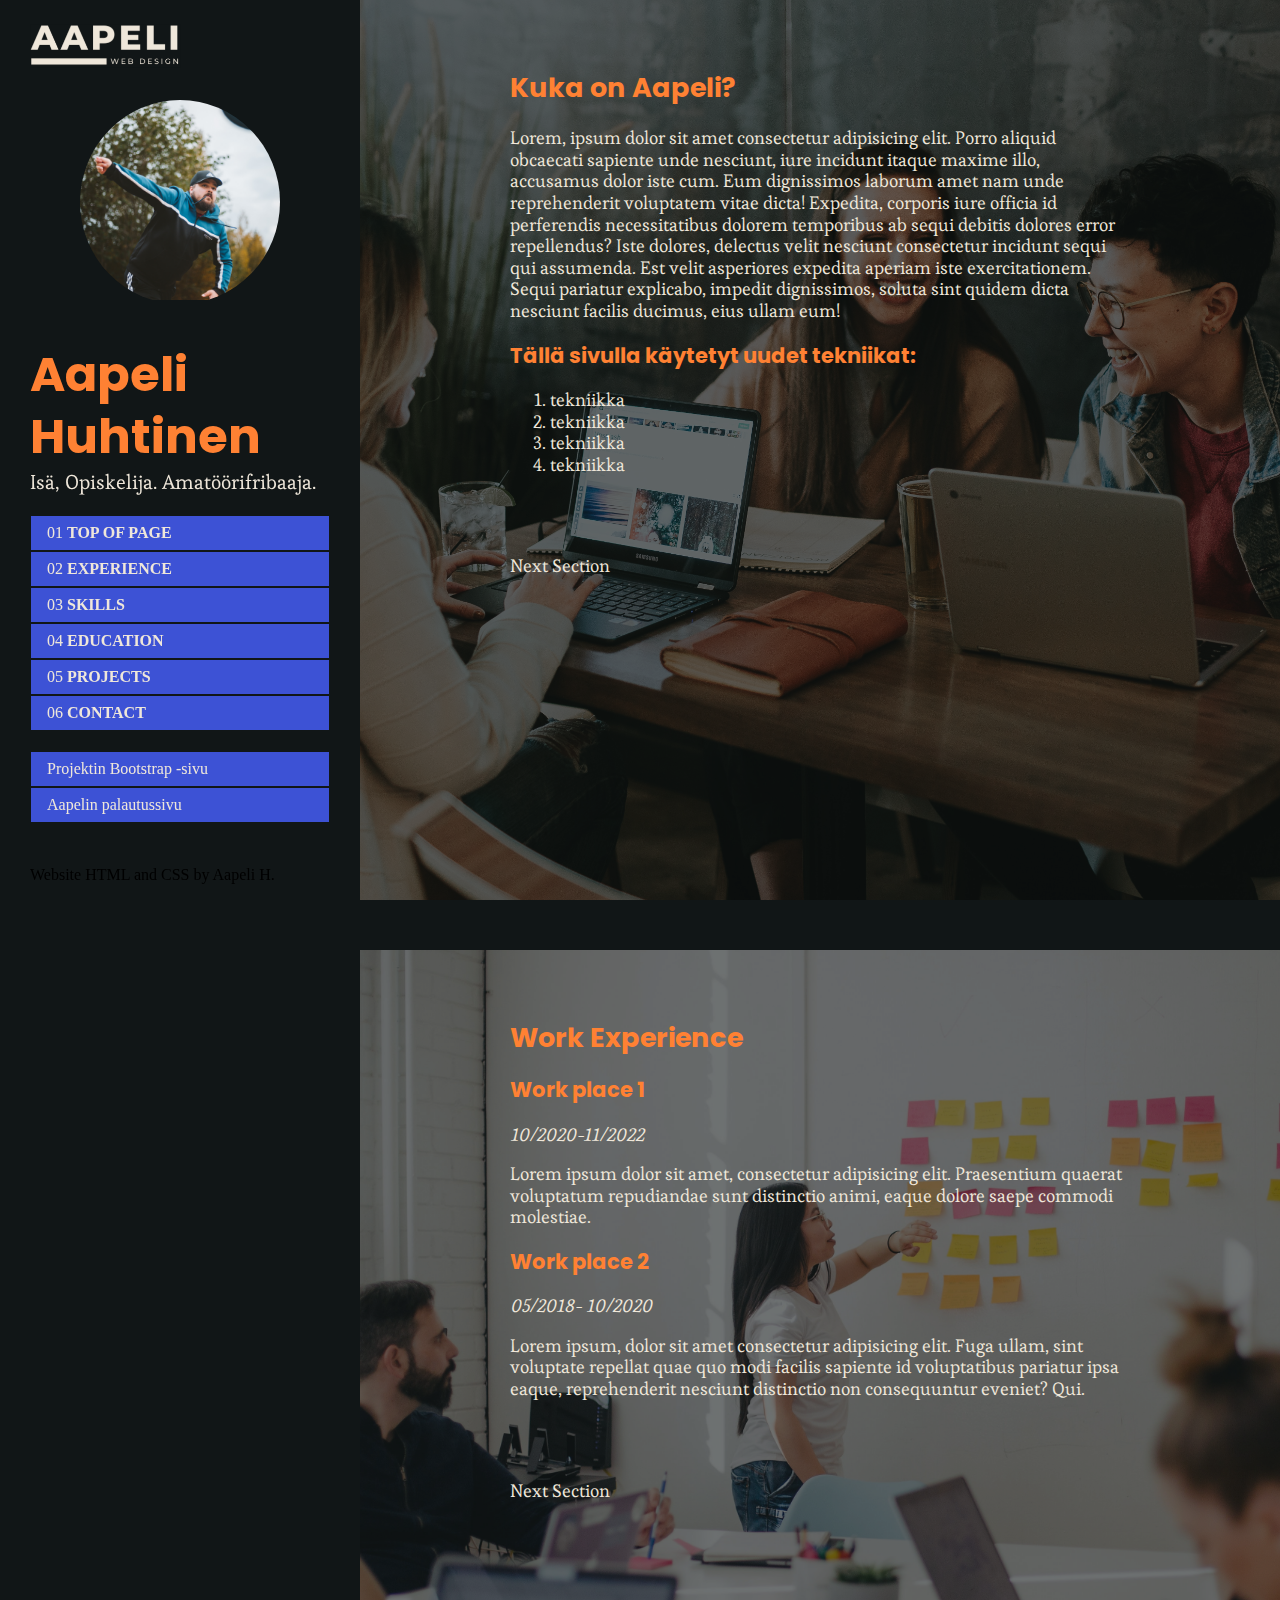
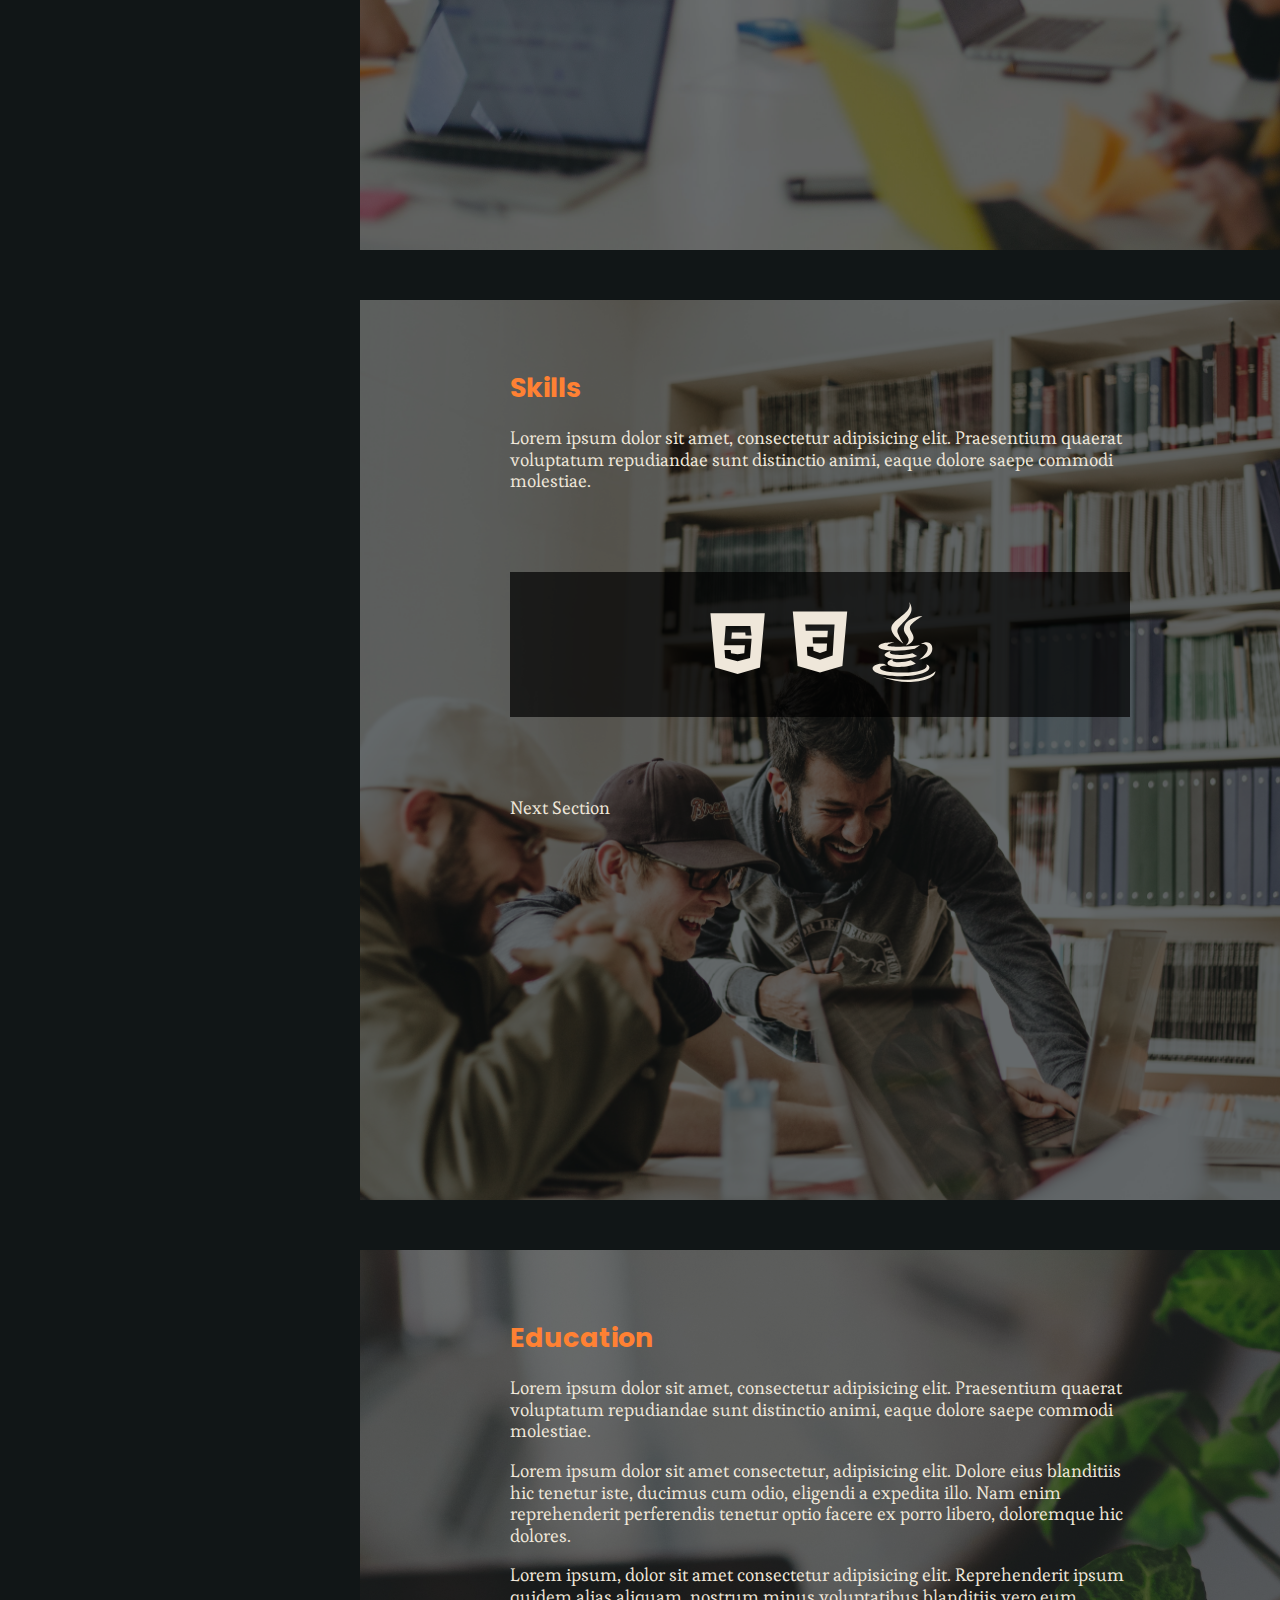
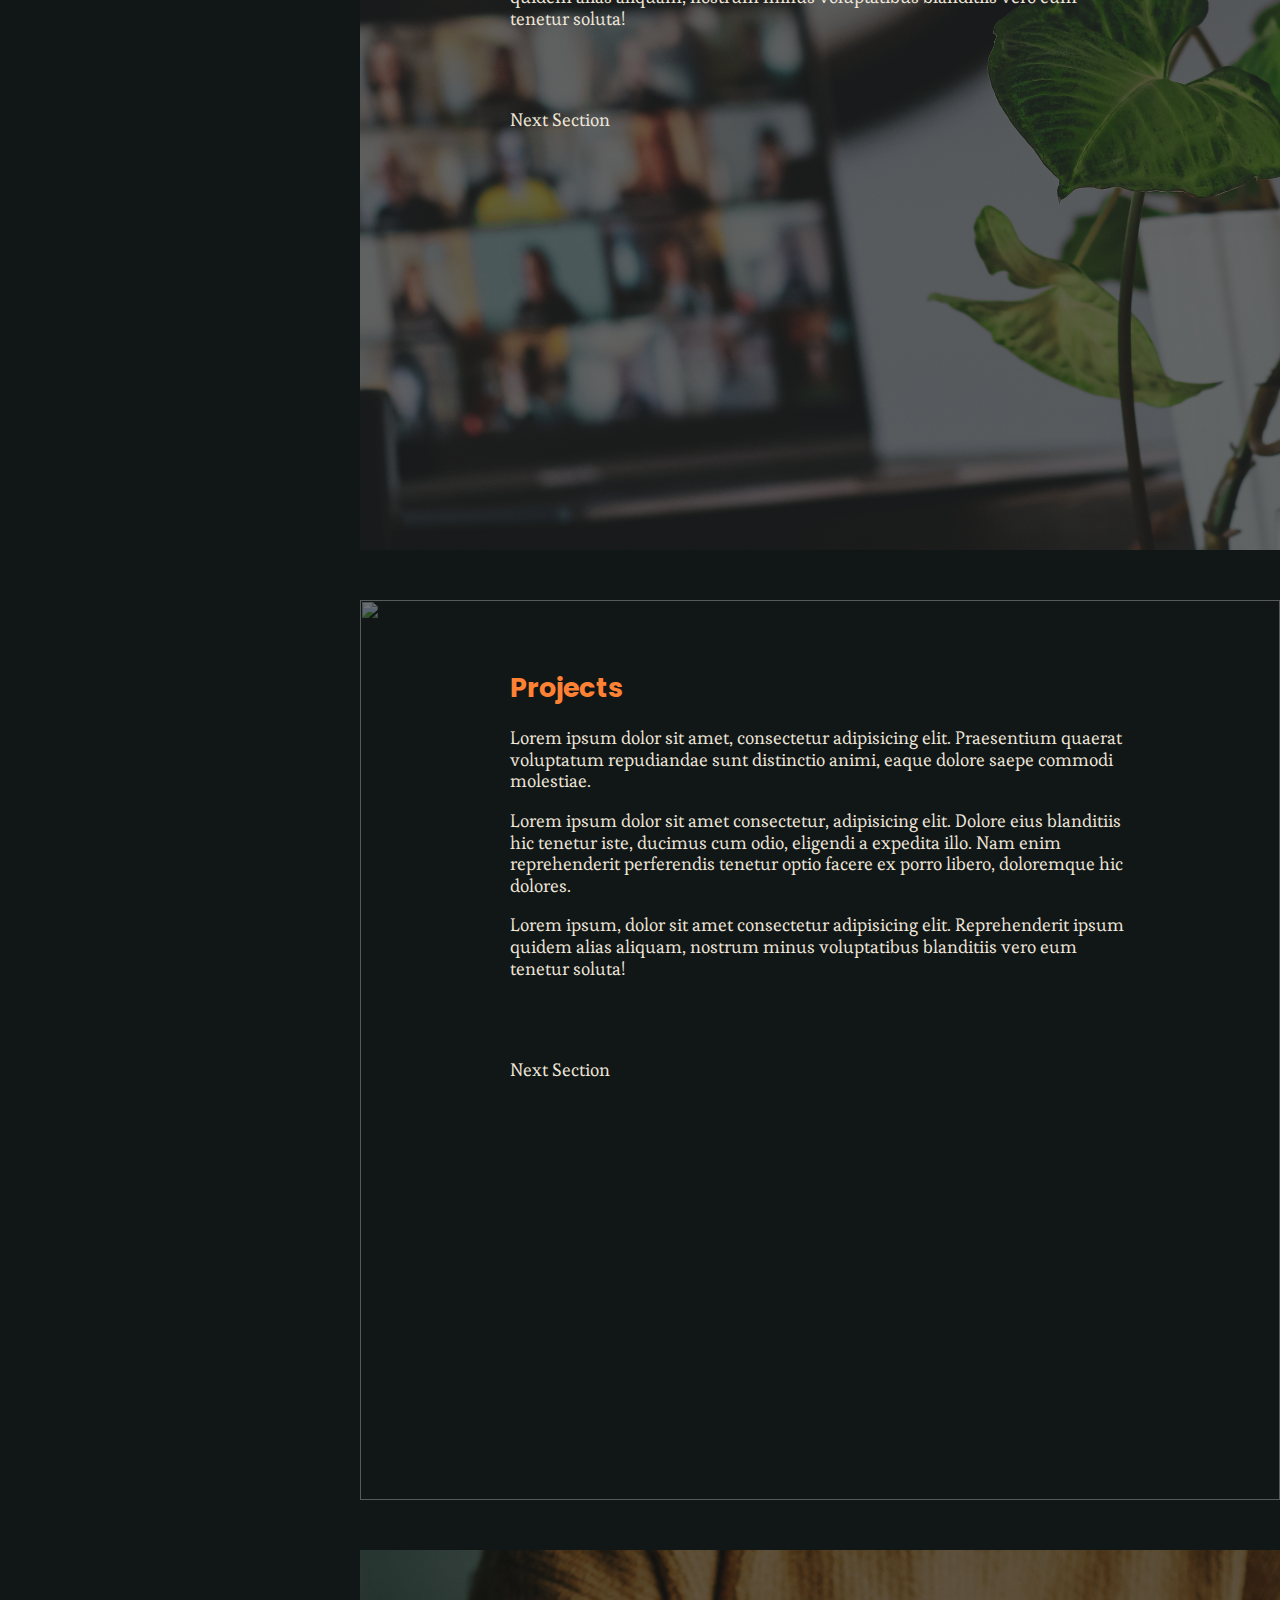
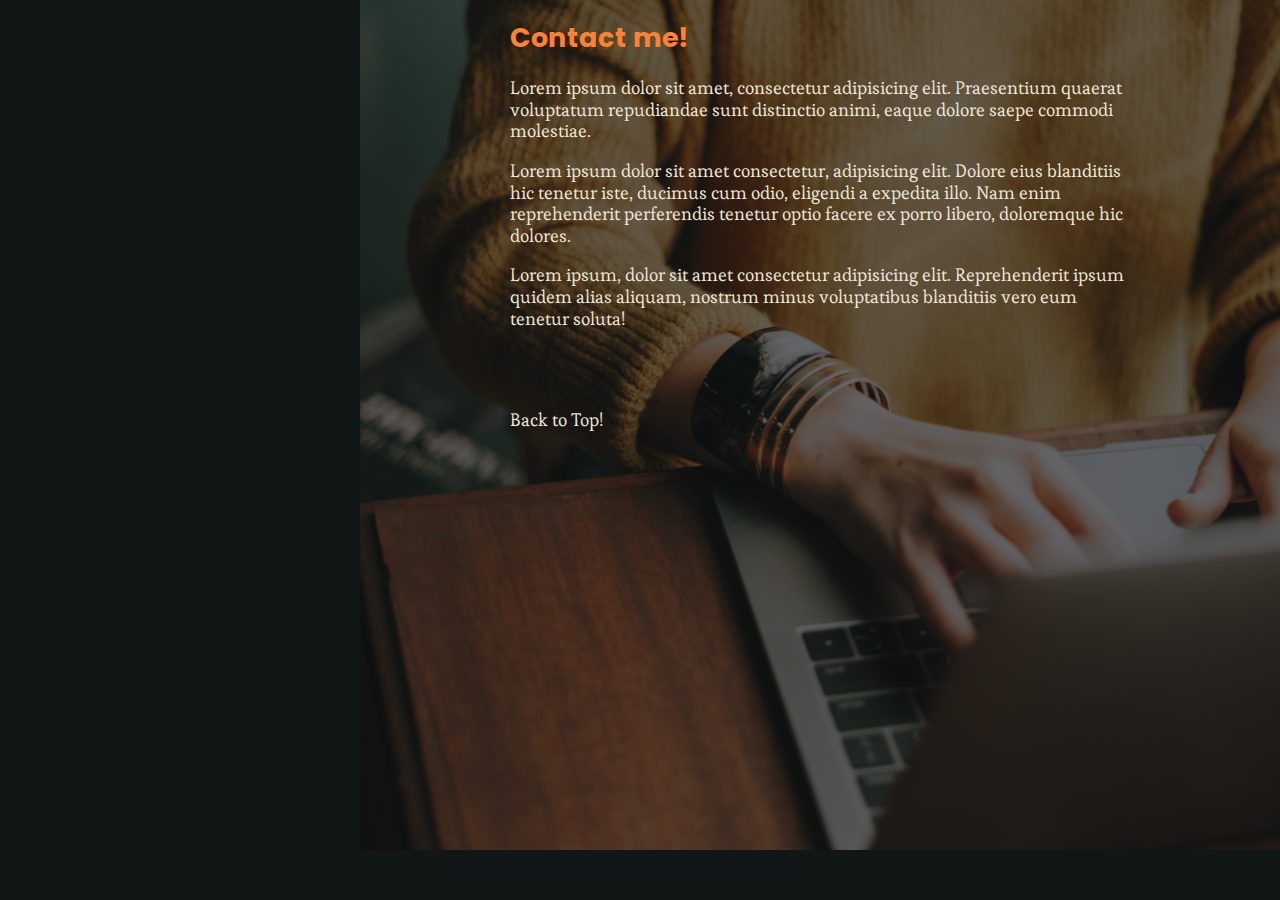
==== commit 8e5fdb5d: "updated projekti" ====
--- a/Projekti/index.html
+++ b/Projekti/index.html
@@ -11,9 +11,9 @@
     <link href="https://fonts.googleapis.com/css2?family=Esteban&family=Poppins:wght@500&display=swap" rel="stylesheet">
 </head>
 <body> 
-    <header id="1">
+    <header >
     <!--Logo-->
-    <a href="/" id="1" class="LogoImg"> <img src="img/6-logo.png" width="150" alt="Aapelin logo"></a>
+    <a href="/" > <img src="img/6-logo.png" class="LogoImg" width="150" alt="Aapelin logo"></a>
     </header>  
 <!-- start of main -->
 <main class="MainContainer"> <!-- flexbox (parent of ProfileContainer, Nav, and ArticleContainer) -->
@@ -23,80 +23,136 @@
         </div>
         <h2 class="Name">Aapeli <br> Huhtinen</h2>
         <p class="Titles">Isä, Opiskelija. Amatöörifribaaja.</p>
-        <button class="BSButton">Linkki Bootstrapsivulle</button>
+        <div>
+            <ul class="Nav"> <!-- Child of MainContainer -->
+                <li> <a href="#1">01 <strong>TOP OF PAGE</strong></a></li>
+                <li> <a href="#2">02 <strong>EXPERIENCE</strong></a></li>
+                <li> <a href="#3">03 <strong>SKILLS</strong></a></li>
+                <li> <a href="#4">04 <strong>EDUCATION</strong></a></li>
+                <li> <a href="#5">05 <strong>PROJECTS</strong></a></li>
+                <li> <a href="#6">06 <strong>CONTACT</strong></a></li>
+            </ul>
+            <ul class="Links">
+                <li>Projektin Bootstrap -sivu</li>
+                <li>Aapelin palautussivu</li>
+            </ul>
+        </div>
     </section>
-    <div>
-        <ul class="Nav"> <!-- Child of MainContainer -->
-            <li> <a href="#1">01 <strong>TOP</strong></a> </li>
-            <li> <a href="#2">02 <strong>AAPELI</strong></a></li>
-            <li> <a href="#3">03 <strong>EXPERIENCE</strong></a></li>
-            <li> <a href="#4">04 <strong>SKILLS</strong></a></li>
-            <li> <a href="#5">05 <strong>EDUCATION</strong></a></li>
-            <li> <a href="#6">06 <strong>PROJECTS</strong></a></li>
-            <li> <a href="#7">07 <strong>CONTACT</strong></a></li>
-        </ul>
 
-    </div>
     <div class="ArticleContainer"> <!--   Child of MainContainer. Flexbox Parent of Summary, Experience... -->
-        <article class="Section" id="2"> <!-- Child  -->
-            <h2>Kuka on Aapeli?</h2>
-            <p>Lorem, ipsum dolor sit amet consectetur adipisicing elit. Porro aliquid obcaecati sapiente unde nesciunt, iure incidunt itaque maxime illo, accusamus dolor iste cum. Eum dignissimos laborum amet nam unde reprehenderit voluptatem vitae dicta! Expedita, corporis iure officia id perferendis necessitatibus dolorem temporibus ab sequi debitis dolores error repellendus? Iste dolores, delectus velit nesciunt consectetur incidunt sequi qui assumenda. Est velit asperiores expedita aperiam iste exercitationem. Sequi pariatur explicabo, impedit dignissimos, soluta sint quidem dicta nesciunt facilis ducimus, eius ullam eum!</p>
-            <p>Lorem ipsum, dolor sit amet consectetur adipisicing elit. Dolorem minus quia voluptates enim quo illum labore ducimus, veritatis deleniti in nemo, ipsam voluptatibus eligendi quos, incidunt iste voluptate doloribus distinctio expedita error nulla? Ab porro ducimus optio quaerat, error cupiditate sint aperiam vitae incidunt vero amet, libero molestiae fugit in et quos deleniti hic commodi molestias excepturi soluta reprehenderit earum!</p>
-            <div class="NSContainerFirst">
-                <a href="#3">Next Section</a>
+        <article class="Section1" id="1">
+            <div class="ArticleWrapper">
+                <h2>Kuka on Aapeli?</h2>
+                <p>Lorem, ipsum dolor sit amet consectetur adipisicing elit. Porro aliquid obcaecati sapiente unde nesciunt, iure incidunt itaque maxime illo, accusamus dolor iste cum. Eum dignissimos laborum amet nam unde reprehenderit voluptatem vitae dicta! Expedita, corporis iure officia id perferendis necessitatibus dolorem temporibus ab sequi debitis dolores error repellendus? Iste dolores, delectus velit nesciunt consectetur incidunt sequi qui assumenda. Est velit asperiores expedita aperiam iste exercitationem. Sequi pariatur explicabo, impedit dignissimos, soluta sint quidem dicta nesciunt facilis ducimus, eius ullam eum!</p>
+                <h3>Tällä sivulla käytetyt uudet tekniikat:</h3>
+                <ol>
+                    <li>tekniikka</li>
+                    <li>tekniikka</li>
+                    <li>tekniikka</li>
+                    <li>tekniikka</li>
+
+                </ol>
+                <div class="NSContainer">
+                    <a href="#2">Next Section</a>
+                </div> 
+            </div>
+            <div>
+                <img src="/Projekti/img/10-toimisto.jpg" class="imgtest" alt="">
             </div> 
         </article>
         
-        <article class="Section" id="3"> <!-- Child -->
-            <h2>Work Experience</h2>
-            <p>Lorem ipsum dolor sit amet, consectetur adipisicing elit. Praesentium quaerat voluptatum repudiandae sunt distinctio animi, eaque dolore saepe commodi molestiae.</p>
-            <p>Lorem ipsum, dolor sit amet consectetur adipisicing elit. Fuga ullam, sint voluptate repellat quae quo modi facilis sapiente id voluptatibus pariatur ipsa eaque, reprehenderit nesciunt distinctio non consequuntur eveniet? Qui.</p>
-            <p>Lorem ipsum dolor sit amet consectetur adipisicing elit. Fugit id accusantium assumenda repellat animi nostrum tempora praesentium commodi, dicta aspernatur labore consequuntur tempore omnis voluptates nobis laborum repudiandae sequi? Corrupti, esse incidunt!</p>
-            <div class="NSContainer">
-                <a href="#4">Next Section</a>
+        <article class="Section2" id="2"> <!-- Child -->
+            <div class="ArticleWrapper">
+                <h2>Work Experience</h2>
+                <h3>Work place 1</h3>
+                <em>10/2020-11/2022</em>
+                <p>Lorem ipsum dolor sit amet, consectetur adipisicing elit. Praesentium quaerat voluptatum repudiandae sunt distinctio animi, eaque dolore saepe commodi molestiae.</p>
+                <h3>Work place 2</h3>
+                <em>05/2018- 10/2020</em>
+                <p>Lorem ipsum, dolor sit amet consectetur adipisicing elit. Fuga ullam, sint voluptate repellat quae quo modi facilis sapiente id voluptatibus pariatur ipsa eaque, reprehenderit nesciunt distinctio non consequuntur eveniet? Qui.</p>
+                <div class="NSContainer">
+                    <a href="#3">Next Section</a>
+                </div>
+            </div>
+            <div>
+                <img src="/Projekti/img/11-toimisto.jpg" class="imgtest" alt="">
+            </div>  
+        </article>
+        
+        <article class="Section3" id="3"> <!-- Child -->
+            <div class="ArticleWrapper">
+                <h2>Skills</h2>
+                <p>Lorem ipsum dolor sit amet, consectetur adipisicing elit. Praesentium quaerat voluptatum repudiandae sunt distinctio animi, eaque dolore saepe commodi molestiae.</p>
+            <div class="IconWrapper" >
+                <div class="Icons" >
+                <svg xmlns="http://www.w3.org/2000/svg" x="0px" y="0px" width="80" height="80" viewBox="0 0 50 50">
+                    <path d="M9,7l3,34l14,4l14-4c1-11.33,2-22.67,3-34H9z M33.76,35l-7.77,2l-7.76-2l-0.39-5h3.86l0.18,2L26,32.62L30.17,32l0.41-5	H17.59l0.96-12H34l0.7,6H31l-0.23-2h-8.36l-0.32,4h12.66L33.76,35z"></path>
+                    </svg>
+                    <svg xmlns="http://www.w3.org/2000/svg" x="0px" y="0px" width="80" height="80" viewBox="0 0 50 50">
+                        <path fill-rule="evenodd" d="M 42 6 L 39 40 L 25 44 L 11 40 L 8 6 Z M 16.800781 28 L 20.800781 28 L 20.898438 30.5 L 25 31.898438 L 29.101563 30.5 L 29.398438 26 L 20.601563 26 L 20.398438 22 L 29.601563 22 L 29.898438 18 L 16.101563 18 L 15.800781 14 L 34.101563 14 L 33.601563 22 L 32.898438 33.5 L 25 36.101563 L 17.101563 33.5 Z"></path>
+                    </svg>
+                
+                    <svg xmlns="http://www.w3.org/2000/svg" x="0px" y="0px" width="80" height="80" viewBox="0 0 50 50">
+                        <path d="M 28.1875 -0.00390625 C 30.9375 6.359375 18.320313 10.289063 17.152344 15.59375 C 16.074219 20.460938 24.640625 26.121094 24.644531 26.121094 C 23.34375 24.105469 22.402344 22.441406 21.097656 19.304688 C 18.890625 14 34.53125 9.203125 28.1875 -0.00390625 Z M 36.550781 8.8125 C 36.550781 8.8125 25.503906 9.511719 24.941406 16.582031 C 24.691406 19.730469 27.84375 21.410156 27.9375 23.703125 C 28.007813 25.570313 26.050781 27.128906 26.050781 27.128906 C 26.050781 27.128906 29.601563 26.460938 30.714844 23.605469 C 31.945313 20.4375 28.328125 18.273438 28.691406 15.738281 C 29.042969 13.3125 36.550781 8.8125 36.550781 8.8125 Z M 39.230469 25.144531 C 38.074219 25.09375 36.789063 25.476563 35.625 26.3125 C 37.90625 25.824219 39.835938 27.21875 39.835938 28.828125 C 39.835938 32.453125 34.597656 35.878906 34.597656 35.878906 C 34.597656 35.878906 42.707031 34.953125 42.707031 29 C 42.707031 26.539063 41.152344 25.234375 39.230469 25.144531 Z M 19.183594 25.152344 C 19.183594 25.152344 9.0625 25.015625 9.0625 27.878906 C 9.0625 30.871094 22.316406 31.082031 31.78125 29.238281 C 31.78125 29.238281 34.308594 27.507813 34.980469 26.863281 C 28.777344 28.128906 14.621094 28.296875 14.621094 27.203125 C 14.621094 26.191406 19.183594 25.152344 19.183594 25.152344 Z M 16.738281 30.722656 C 15.1875 30.722656 12.871094 31.921875 12.871094 33.078125 C 12.871094 35.402344 24.5625 37.195313 33.21875 33.796875 L 30.222656 31.960938 C 24.355469 33.839844 13.539063 33.238281 16.738281 30.722656 Z M 18.179688 35.921875 C 16.050781 35.921875 14.671875 37.234375 14.671875 38.203125 C 14.671875 41.1875 27.378906 41.488281 32.414063 38.453125 L 29.214844 36.417969 C 25.453125 38.007813 16.007813 38.222656 18.179688 35.921875 Z M 11.089844 38.625 C 7.621094 38.554688 5.367188 40.113281 5.367188 41.40625 C 5.363281 48.28125 40.890625 47.949219 40.890625 40.921875 C 40.890625 39.757813 39.515625 39.203125 39.019531 38.9375 C 41.921875 45.65625 9.96875 45.136719 9.96875 41.171875 C 9.96875 40.269531 12.3125 39.382813 14.492188 39.808594 L 12.644531 38.757813 C 12.101563 38.675781 11.582031 38.632813 11.089844 38.625 Z M 44.636719 43.25 C 39.234375 48.367188 25.546875 50.234375 11.78125 47.074219 C 25.542969 52.703125 44.566406 49.535156 44.636719 43.25 Z"></path>
+                    </svg>
+                    </div>
+                </div>
+
+                <div class="NSContainer">
+                    <a href="#4">Next Section</a>
+                </div>
+            </div>
+            <div>
+                <img src="/Projekti/img/12-toimisto.jpg" class="imgtest" alt="">
+            </div> 
+        </article>
+        <article class="Section4" id="4"> <!-- Child -->
+            <div class="ArticleWrapper">
+                <h2>Education</h2>
+                <p>Lorem ipsum dolor sit amet, consectetur adipisicing elit. Praesentium quaerat voluptatum repudiandae sunt distinctio animi, eaque dolore saepe commodi molestiae.</p>
+                <p>Lorem ipsum dolor sit amet consectetur, adipisicing elit. Dolore eius blanditiis hic tenetur iste, ducimus cum odio, eligendi a expedita illo. Nam enim reprehenderit perferendis tenetur optio facere ex porro libero, doloremque hic dolores.</p>
+                <p>Lorem ipsum, dolor sit amet consectetur adipisicing elit. Reprehenderit ipsum quidem alias aliquam, nostrum minus voluptatibus blanditiis vero eum tenetur soluta!</p>
+                <div class="NSContainer">
+                    <a href="#5">Next Section</a>
+                </div>
+            </div>
+            <div>
+                <img src="/Projekti/img/13-toimisto.jpg" class="imgtest" alt="">
             </div> 
         </article>
         
-        <article class="Section" id="4"> <!-- Child -->
-            <h2>Skills</h2>
-            <p>Lorem ipsum dolor sit amet, consectetur adipisicing elit. Praesentium quaerat voluptatum repudiandae sunt distinctio animi, eaque dolore saepe commodi molestiae.</p>
-            <p>Lorem ipsum dolor sit amet consectetur, adipisicing elit. Dolore eius blanditiis hic tenetur iste, ducimus cum odio, eligendi a expedita illo. Nam enim reprehenderit perferendis tenetur optio facere ex porro libero, doloremque hic dolores.</p>
-            <p>Lorem ipsum, dolor sit amet consectetur adipisicing elit. Reprehenderit ipsum quidem alias aliquam, nostrum minus voluptatibus blanditiis vero eum tenetur soluta!</p>
-            <div class="NSContainer">
-                <a href="#5">Next Section</a>
-            </div>
-        </article>
-        
-        <article class="Section" id="5"> <!-- Child -->
-            <h2>Education</h2>
-            <p>Lorem ipsum dolor sit amet, consectetur adipisicing elit. Praesentium quaerat voluptatum repudiandae sunt distinctio animi, eaque dolore saepe commodi molestiae.</p>
-            <p>Lorem ipsum dolor sit amet consectetur, adipisicing elit. Dolore eius blanditiis hic tenetur iste, ducimus cum odio, eligendi a expedita illo. Nam enim reprehenderit perferendis tenetur optio facere ex porro libero, doloremque hic dolores.</p>
-            <p>Lorem ipsum, dolor sit amet consectetur adipisicing elit. Reprehenderit ipsum quidem alias aliquam, nostrum minus voluptatibus blanditiis vero eum tenetur soluta!</p>
+        <article class="Section5"  id="5"> <!-- Child -->
+            <div class="ArticleWrapper">
+                <h2>Projects</h2>
+                <p>Lorem ipsum dolor sit amet, consectetur adipisicing elit. Praesentium quaerat voluptatum repudiandae sunt distinctio animi, eaque dolore saepe commodi molestiae.</p>
+                <p>Lorem ipsum dolor sit amet consectetur, adipisicing elit. Dolore eius blanditiis hic tenetur iste, ducimus cum odio, eligendi a expedita illo. Nam enim reprehenderit perferendis tenetur optio facere ex porro libero, doloremque hic dolores.</p>
+                <p>Lorem ipsum, dolor sit amet consectetur adipisicing elit. Reprehenderit ipsum quidem alias aliquam, nostrum minus voluptatibus blanditiis vero eum tenetur soluta!</p>            
             <div class="NSContainer">
                 <a href="#6">Next Section</a>
             </div>
+            </div>
+            <div>
+                <img src="/Projekti/img/14-toimisto.jpg" class="imgtest" alt="">
+            </div> 
         </article>
-        
-        <article class="Section"  id="6"> <!-- Child -->
-            <h2>Projects</h2>
-            <p>Lorem ipsum dolor sit amet, consectetur adipisicing elit. Praesentium quaerat voluptatum repudiandae sunt distinctio animi, eaque dolore saepe commodi molestiae.</p>
-            <p>Lorem ipsum dolor sit amet consectetur, adipisicing elit. Dolore eius blanditiis hic tenetur iste, ducimus cum odio, eligendi a expedita illo. Nam enim reprehenderit perferendis tenetur optio facere ex porro libero, doloremque hic dolores.</p>
-            <p>Lorem ipsum, dolor sit amet consectetur adipisicing elit. Reprehenderit ipsum quidem alias aliquam, nostrum minus voluptatibus blanditiis vero eum tenetur soluta!</p>
-            <div class="NSContainer">
-                <a href="#7">Next Section</a>
+        <article class="Section6" id="6"> <!-- Child -->
+            <div class="ArticleWrapper">
+                <h2>Contact me!</h2>
+                <p>Lorem ipsum dolor sit amet, consectetur adipisicing elit. Praesentium quaerat voluptatum repudiandae sunt distinctio animi, eaque dolore saepe commodi molestiae.</p>
+                <p>Lorem ipsum dolor sit amet consectetur, adipisicing elit. Dolore eius blanditiis hic tenetur iste, ducimus cum odio, eligendi a expedita illo. Nam enim reprehenderit perferendis tenetur optio facere ex porro libero, doloremque hic dolores.</p>
+                <p>Lorem ipsum, dolor sit amet consectetur adipisicing elit. Reprehenderit ipsum quidem alias aliquam, nostrum minus voluptatibus blanditiis vero eum tenetur soluta!</p>
+                <div class="NSContainer">
+                <a href="#1">Back to Top!</a>
+                </div>
             </div>
-        </article>
-    
-        <article class="Section" id="7"> <!-- Child -->
-            <h2>Contact me!</h2>
-            <p>Lorem ipsum dolor sit amet, consectetur adipisicing elit. Praesentium quaerat voluptatum repudiandae sunt distinctio animi, eaque dolore saepe commodi molestiae.</p>
-            <p>Lorem ipsum dolor sit amet consectetur, adipisicing elit. Dolore eius blanditiis hic tenetur iste, ducimus cum odio, eligendi a expedita illo. Nam enim reprehenderit perferendis tenetur optio facere ex porro libero, doloremque hic dolores.</p>
-            <p>Lorem ipsum, dolor sit amet consectetur adipisicing elit. Reprehenderit ipsum quidem alias aliquam, nostrum minus voluptatibus blanditiis vero eum tenetur soluta!</p>
-            <div class="NSContainer">
-                <a href="#1">Back to Top!</a>
-            </div>
+            <div>
+                <img src="/Projekti/img/15-toimisto.jpg" class="imgtest" alt="">
+            </div> 
         </article>
     </div>
 </main>
+<footer>
+    <p>Website HTML and CSS by Aapeli H.</p>
+</footer>
 </body>
 </html>--- a/Projekti/css/tyylit.css
+++ b/Projekti/css/tyylit.css
@@ -9,29 +9,41 @@
 html {
     background-color: #111617;
 }
+body  {
+    margin: 0;
+    max-width: 100vw;
+
+}
 
 /* header css */
 header {
-    position:static;
-    padding: 30px 0 30px 0;
+    display: block;
+    position:fixed;
+    top: 0;
+    left: 0;
+    height: 100px;
+    width: 360px;
+
 }
 .LogoImg {
-    margin: 0px 0px 0px 50px; /* left margin same as .profile margin!! */
+    margin: 0px 0px 0px 30px; /* left margin same as .profile margin!! */
+    padding-top: 24px;
 }
 /* Start of main section CSS */
 .MainContainer {
     display: flex;
     overflow: hidden;
+    margin-top: 100px;
+    
 }
 
 .Name  {
     font-family: Poppins;
-    font-size: 5rem;
+    font-size: 3rem;
     color:#FF8133;
     margin-bottom: 0;
     line-height: 1.3;
-
-
+/*     align-self:center; */
 }
 .Titles {
     margin-top: 0;
@@ -42,39 +54,36 @@
 
 .ProfileContainer { /* Child of MainContainer also a flexbox) */
     display: flex;
+    position: fixed;
+    left: 0;
     flex-direction: column;
-    padding: 30px 30px 0px 30px;
-    margin: 10px 40px 20px 40px; /* left margin same as .LogoImg margin! */
-    width: 400px;
-    height: 700px;
-    background-color:#111617;
+    padding: 0 30px 0 30px;
+    margin: 0px 0px 20px 0px; /* left margin same as .LogoImg margin! */
+    width: 300px;
+    height: 100vh;
     color: #EFE7DA;
+
+
 }
 
 .ProfileImgContainer {
-    overflow: hidden;
     border-radius:50%;
     align-self: center;
+    overflow: hidden;
+
+
+
 
 }
 
 .ProfileImg {
-    height: 350px;
-    width: 350px;
+    height: 200px;
+    width: 200px;
     transition: all 1s;
     
     
 }
-.BSButton {
-    background-color:#3D52D5;
-    border: none;
-    color:#EFE7DA;
-    padding: 15px 32px;
-    text-align: center;
-    text-decoration: none;
-    display: inline-block;
-    font-size: 16px;
-}
+
 
 .ProfileContainer:hover .ProfileImg {
     transform: scale(1.7);
@@ -85,17 +94,27 @@
 .ArticleContainer {
     display: flex;
     flex-direction: column;
-    position: relative;
+    position: absolute;
     top: 0;
-    width: 40vw; 
-    margin: 10px 40px 20px 40px;
-    padding: 0 30px 30px 20px;
-    background-color:#111617;
+    left: 360px;
+    padding: 0px 0px 0px 0px;
     color:#EFE7DA;
     font-size: 24px;
     font-family: Esteban;
     line-height: 1.2;
-    }
+
+    }
+
+.ArticleWrapper {
+    position: relative;
+    padding: 0 200px 0 200px;
+    z-index: 5;
+
+
+    
+    
+
+}
 
 h2 {
     color: #FF8133;
@@ -107,13 +126,48 @@
     font-family: Poppins;
 
 }
-
 .Nav {
+    list-style-type: none;
+    display: block;
+    margin: 0;
+    padding: 0;
+    width: 100%;
+
+}
+
+.Nav li {
+    display: block;
+    background-color:#3D52D5;
+    border:#111617 solid 1px;
+    padding: 8px 16px;
+}
+.Links {
+    list-style-type: none;
+    display: block;
+    margin-top: 20px;
+    padding: 0;
+    width: 100%;
+
+}
+
+.Links li {
+    display: block;
+    background-color:#3D52D5;
+    border:#111617 solid 1px;
+    padding: 8px 16px;
+}
+
+.Nav li:hover {
+
+}
+
+
+/* THIS IS OLD DELETE LATER!!!! */
+/* .NavOLD { 
     font-family: Poppins;
     font-size: 20px;
     width: 300px;
     line-height:2.5;
-    position: fixed;
     top: 20%;
     left:80%;
     list-style-type: none;
@@ -129,18 +183,20 @@
     0 0 100px #3D52D5,
     0 0 120px #3D52D5;
 
-}
-.Nav li:hover {
+} */
+/* .NavOLD li:hover {
     color: #3D52D5;
     scale:1.02;
-    transition: all 0.5s;
-}
-.Section {
+    transition: all 0.5s; } */
+
+.Section1, .Section2, .Section3,.Section4,.Section5,.Section6,.Section7,.Section8 {
     display: flex;
     flex-direction: column;
+    flex-wrap: wrap;
     min-height: 100vh;
     position: relative;
-
+    padding-top: 100px;
+    
 
 }
 .NextSection{
@@ -159,8 +215,28 @@
 html {
     scroll-behavior: smooth;
 }
-
+.IconWrapper {
+    margin-top: 80px;
+    margin-bottom: 80px;
+    padding: 30px 0 30px 0px;
+    display: flex;
+    flex-direction: row;
+    align-items: center;
+    justify-content: center;
+    background-color:rgba(0, 0, 0, 0.7);
+    
+}
+.Icons  {
+    justify-content:space-evenly;
+    fill: #EFE7DA!important;
+    
+}
 .NSContainer {
+    margin-top: 80px;
+}
+
+
+/* .NSContainer {
     position:absolute;
     bottom: 5%;
     font-family: Poppins;
@@ -201,47 +277,118 @@
     0 0 120px #3D52D5;
     line-height:2.5;
     text-transform: uppercase;
-}
-@media only screen and (max-width: 1600px) {
-.ArticleContainer {
-    width: 30vw;
-    font-size: 20px;
-}
-}
-@media only screen and (max-width: 1250px) {
+} */
+
+/* .Section2 {
+    background-color: brown;
+    background-image: url(/Projekti/img/10-toimisto.jpg);
+    background-size: cover;
+    z-index: 2;
+}
+.Section3 {
+    background-color: beige;
+    background-image: url(/Projekti/img/11-toimisto.jpg);
+    background-size: cover;
+    
+}
+.Section4 {
+    background-color: rgba(0, 0, 0, 0.4);
+    background-image: url(/Projekti/img/12-toimisto.jpg);
+    background-size: cover;
+   
+    
+}
+.Section5 {
+    background-color: green;
+    background-image: url(/Projekti/img/13-toimisto.jpg);
+    background-size: cover;
+    
+}
+.Section6 {
+    background-color: yellow;
+    background-image: url(/Projekti/img/10-toimisto.jpg);
+    background-size: cover;
+
+}
+.Section7 {
+    background-color: black;
+    background-image: url(/Projekti/img/12-toimisto.jpg);
+    background-size: cover;
+    
+} */
+
+.imgtest {
+/*     width: 100%;
+    height: 100vh; */
+
+    width:100%;
+    height: 100vh;
+    object-fit: cover;
+    opacity: 0.4;
+    position:absolute;
+    top:0;
+    z-index:1;
+    overflow: hidden;
+}
+footer {
+    position: fixed;
+    width: 300px;
+    bottom: 0;
+    padding: 0 30px 0 30px;
+}
+
+@media only screen and (max-width: 1300px) {
+
+    .Section1, .Section2, .Section3,.Section4,.Section5,.Section6,.Section7,.Section8 {
+
+        padding-top: 50px;
+    }
+
+    .ArticleContainer {
+        font-size: 18px;
+         
+}
+    .ArticleWrapper {
+        padding: 0 150px 0 150px;
+    }
+
+
+}
+@media only screen and (max-width: 1100px) {
+
+    .ArticleWrapper {
+        padding: 0 100px 0 100px;
+    }
+
+}
+
+@media only screen and (max-width: 900px) {
+
     .MainContainer {
         flex-direction: column;
-        align-items: center;
-    }
-    body {
-        width: 100%;
-    }
-    .Nav {
-        right: 5%;
-        z-index: 1;
+    }
+    .ProfileContainer {
+        position: relative;
+        align-self: center;
     }
     .ArticleContainer {
-        width: 400px;
-    }
-
-    }
-    @media only screen and (max-width: 1000px) {
-        .Nav {
-            display: none;
-        }
-        .MainContainer {
-            align-items: center;
-
-        }
-    }
-    @media only screen and (max-width: 600px) {
-        .Nav {
-            display: none;
-        }
-        .MainContainer {
-            align-items: center;
-
-        }
-    }
-    
-    +        left: 0;
+        position: relative;
+    }
+    footer {
+        position: relative;
+    }
+    header { 
+        position: relative;
+    }
+
+    .ArticleWrapper {
+        padding: 0 50px 0 50px;
+    }
+    .IconWrapper {
+        margin: 0px; 
+}
+    svg {
+
+    }
+}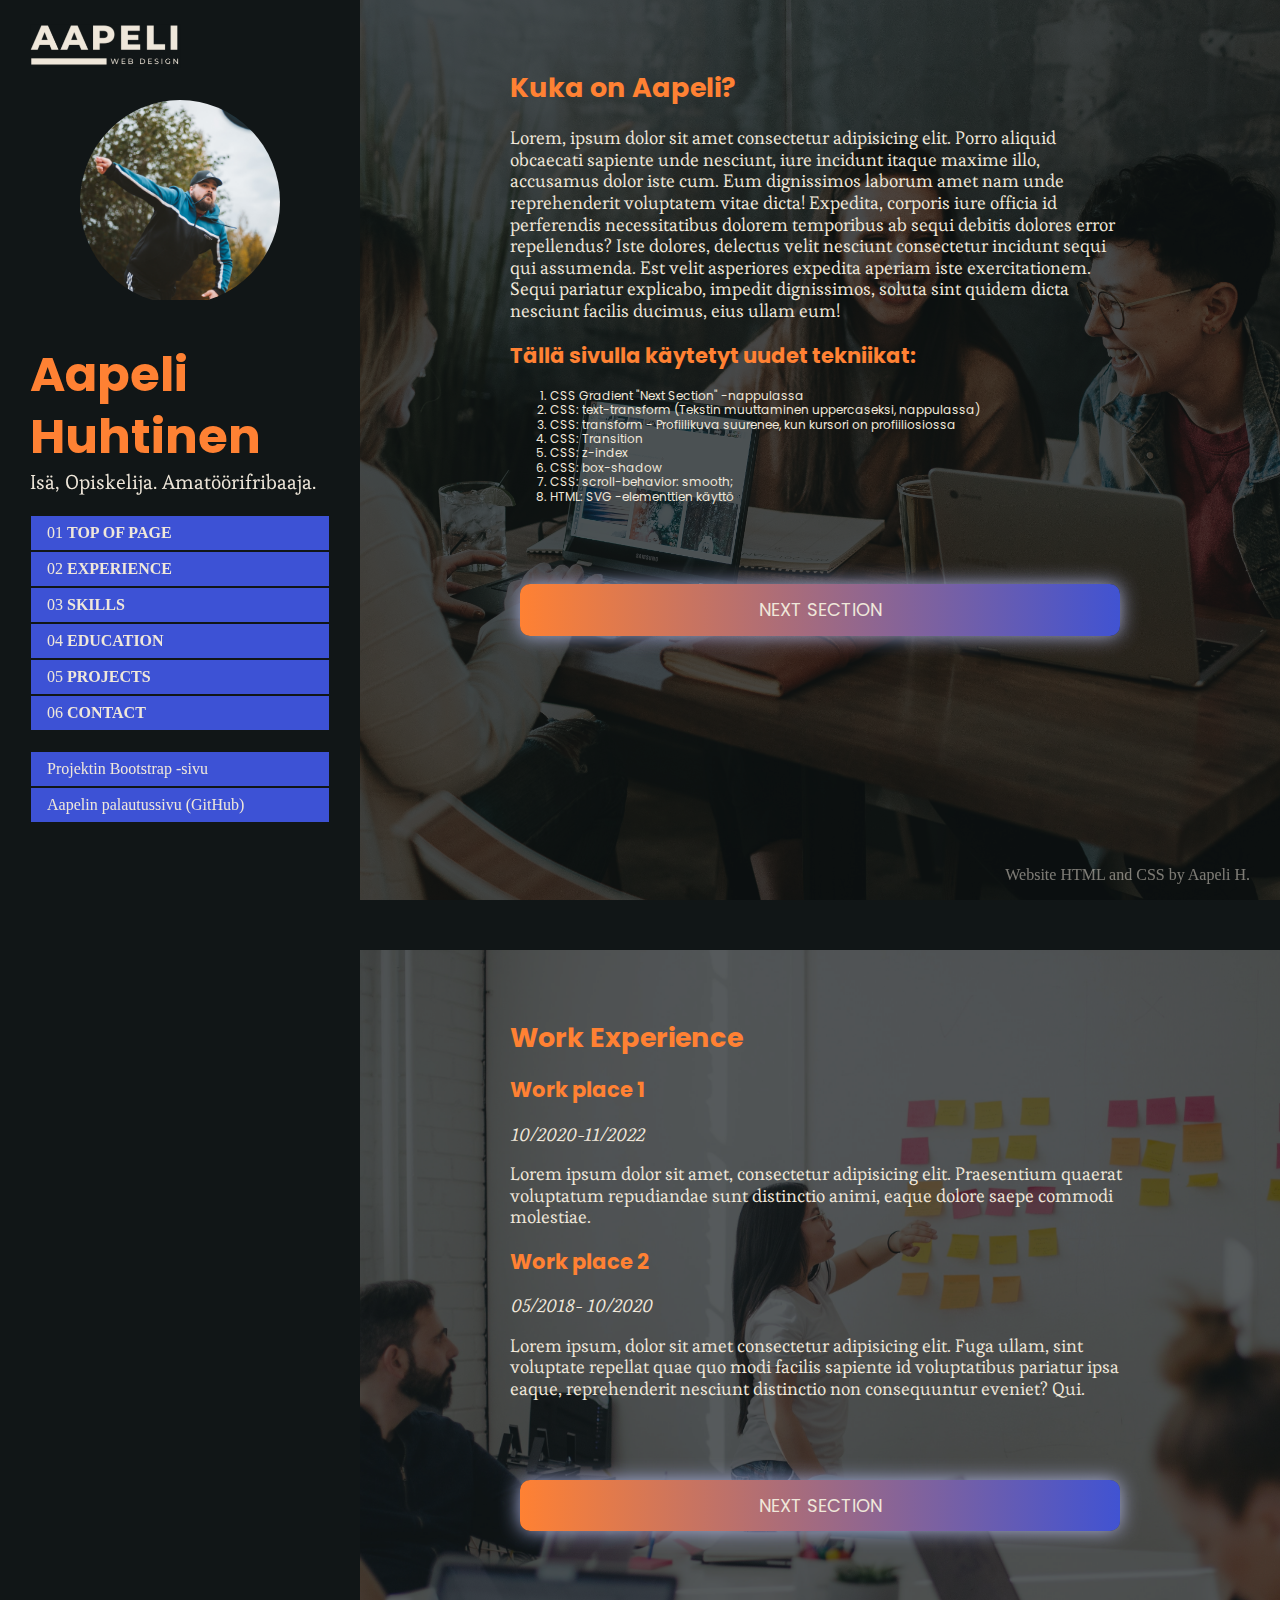
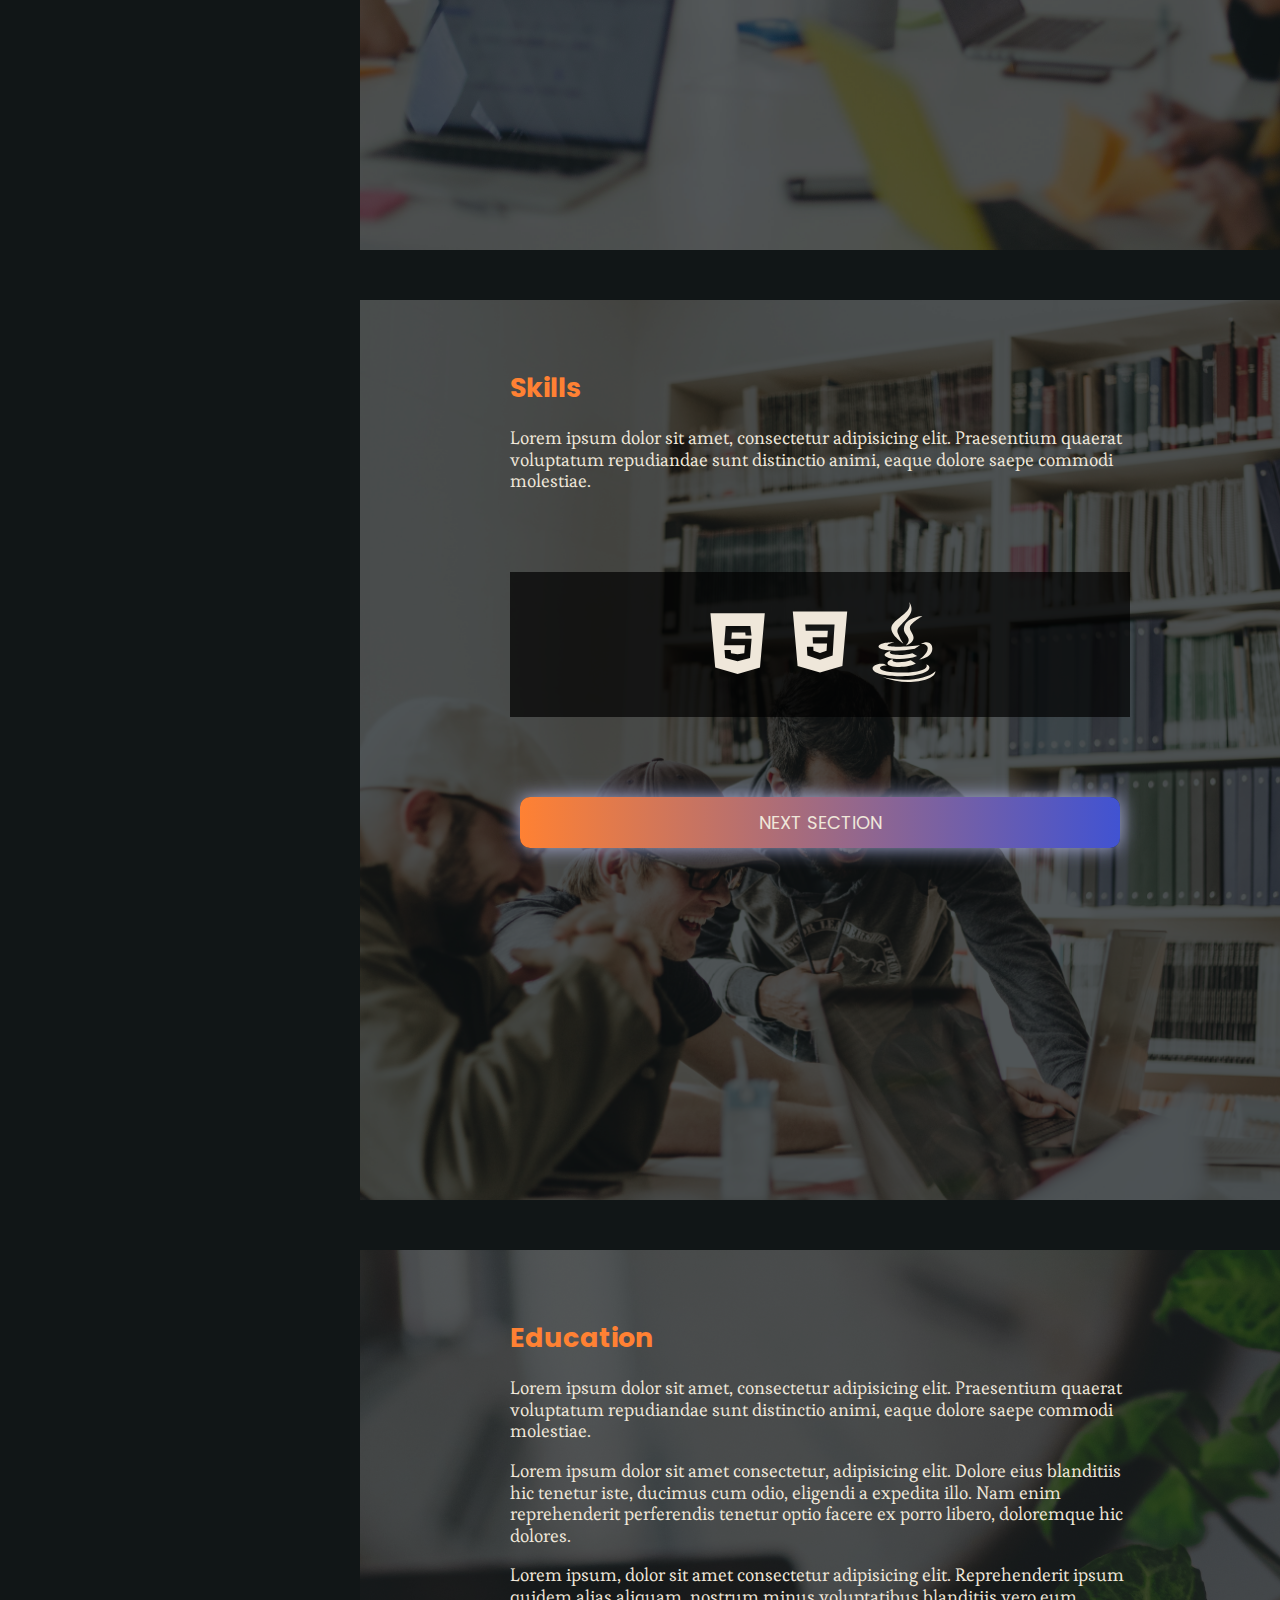
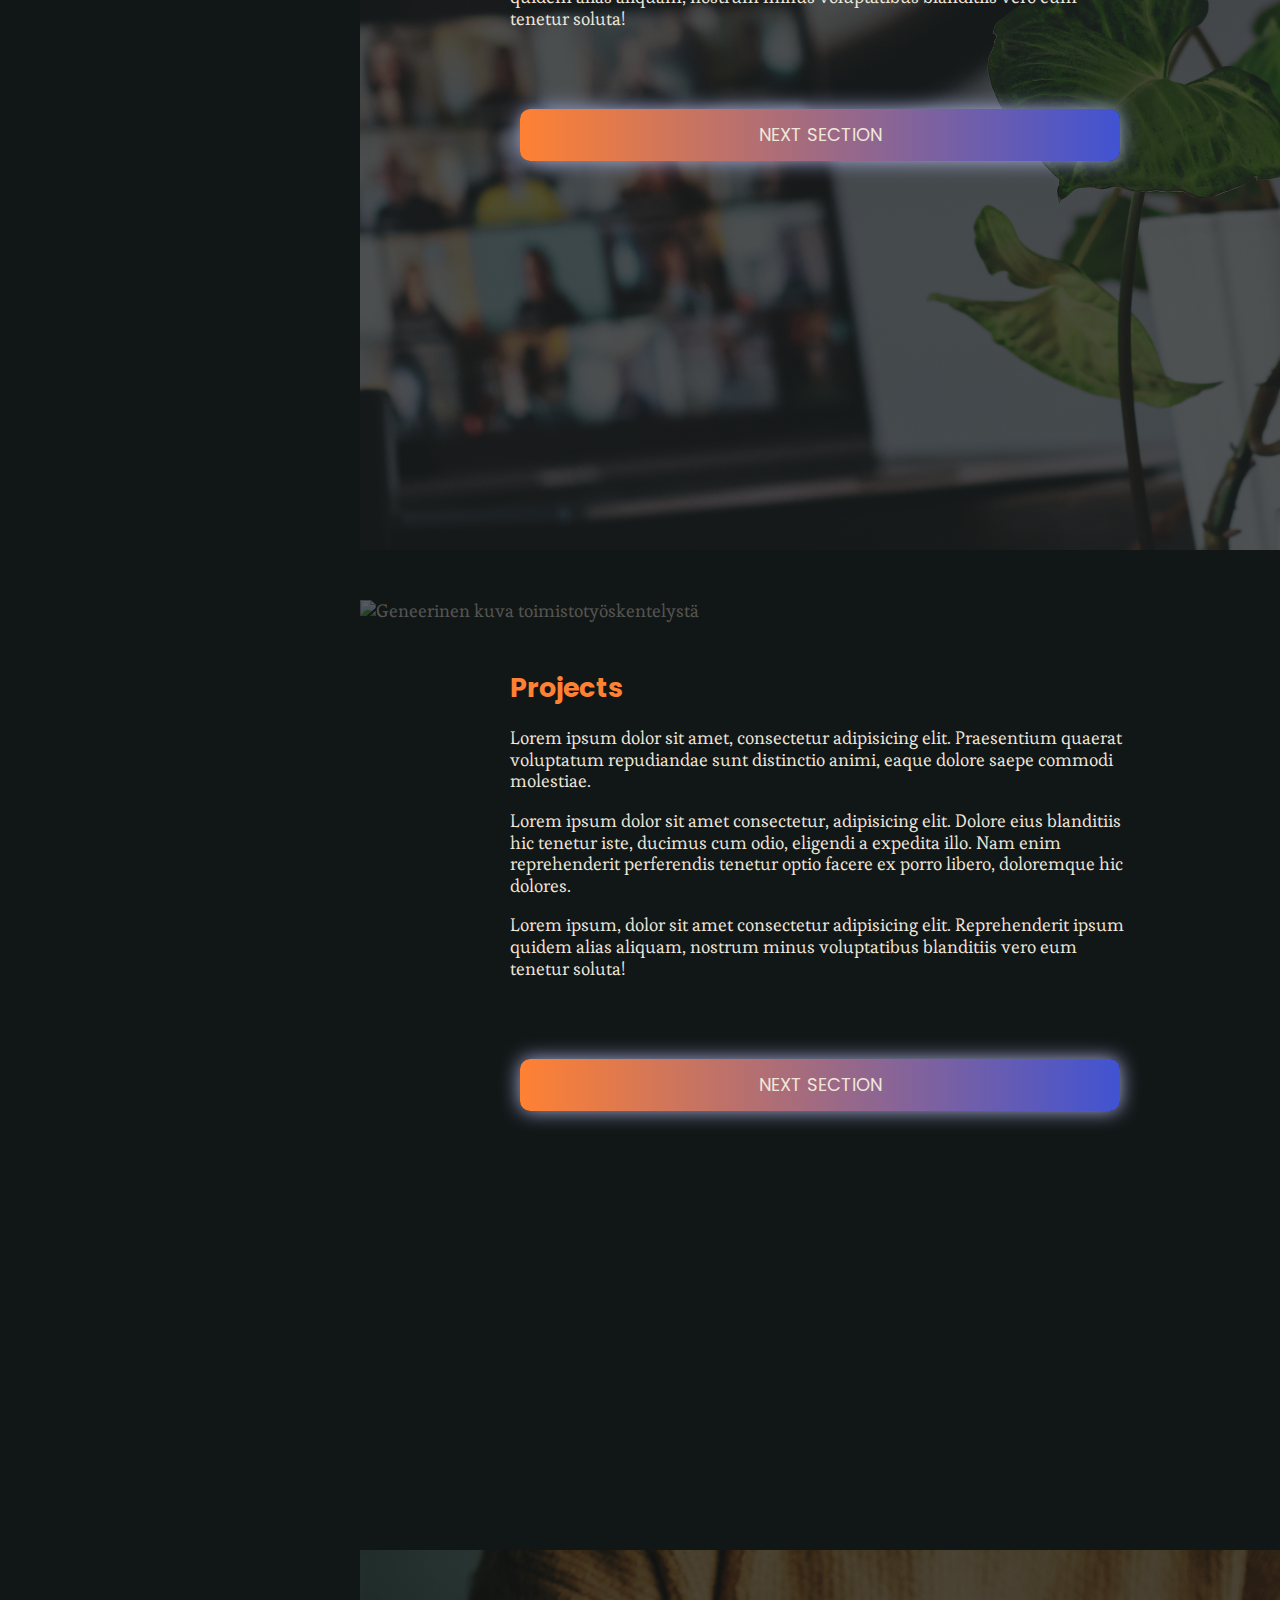
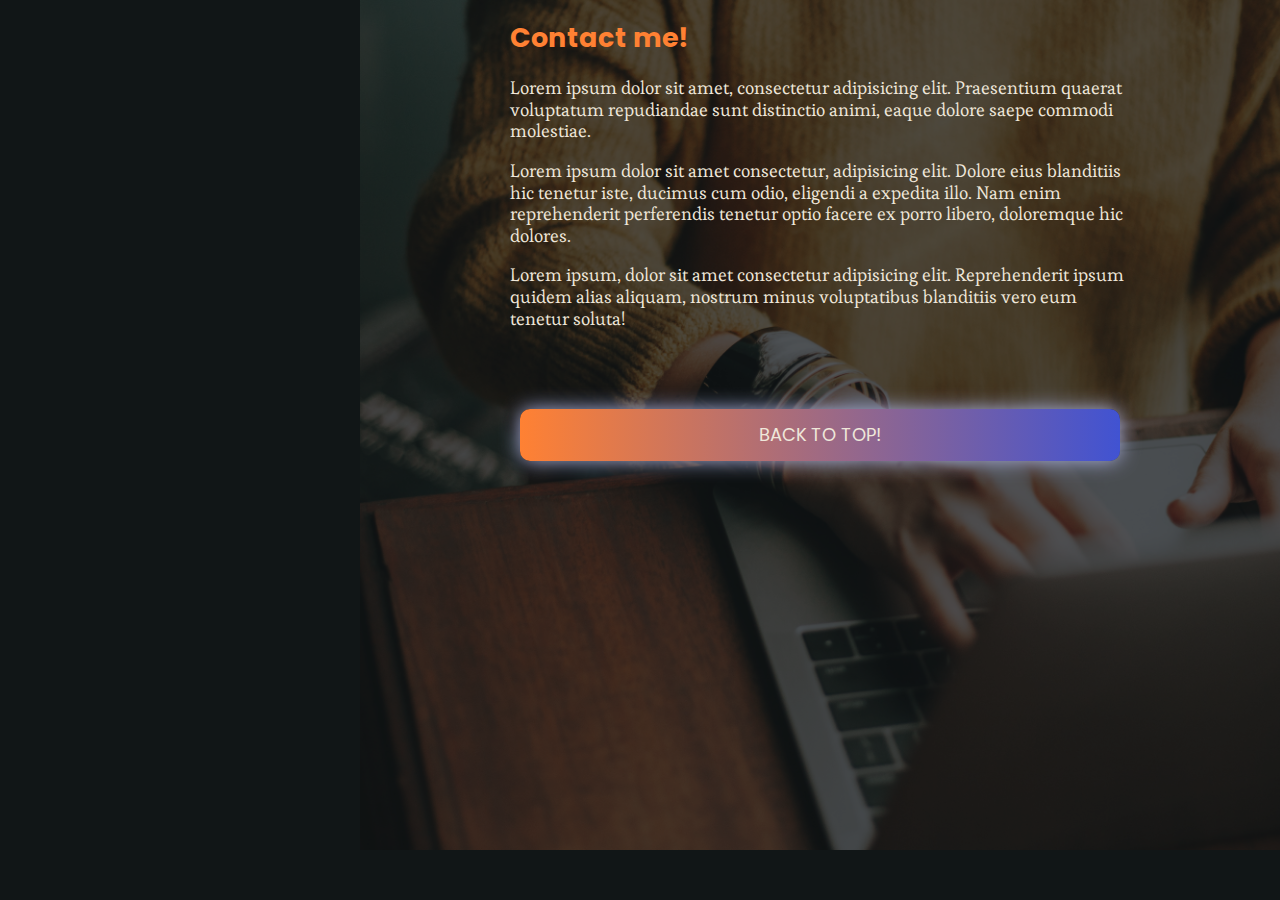
==== commit 3a12dcc1: "finalized project main page" ====
--- a/Projekti/index.html
+++ b/Projekti/index.html
@@ -23,7 +23,7 @@
         </div>
         <h2 class="Name">Aapeli <br> Huhtinen</h2>
         <p class="Titles">Isä, Opiskelija. Amatöörifribaaja.</p>
-        <div>
+        <div class="Menu" >
             <ul class="Nav"> <!-- Child of MainContainer -->
                 <li> <a href="#1">01 <strong>TOP OF PAGE</strong></a></li>
                 <li> <a href="#2">02 <strong>EXPERIENCE</strong></a></li>
@@ -33,8 +33,8 @@
                 <li> <a href="#6">06 <strong>CONTACT</strong></a></li>
             </ul>
             <ul class="Links">
-                <li>Projektin Bootstrap -sivu</li>
-                <li>Aapelin palautussivu</li>
+                <li> <a href="https://a-peli.github.io/"> Projektin Bootstrap -sivu </a></li>
+                <li><a href="https://a-peli.github.io/"> Aapelin palautussivu (GitHub) </a></li>
             </ul>
         </div>
     </section>
@@ -45,19 +45,24 @@
                 <h2>Kuka on Aapeli?</h2>
                 <p>Lorem, ipsum dolor sit amet consectetur adipisicing elit. Porro aliquid obcaecati sapiente unde nesciunt, iure incidunt itaque maxime illo, accusamus dolor iste cum. Eum dignissimos laborum amet nam unde reprehenderit voluptatem vitae dicta! Expedita, corporis iure officia id perferendis necessitatibus dolorem temporibus ab sequi debitis dolores error repellendus? Iste dolores, delectus velit nesciunt consectetur incidunt sequi qui assumenda. Est velit asperiores expedita aperiam iste exercitationem. Sequi pariatur explicabo, impedit dignissimos, soluta sint quidem dicta nesciunt facilis ducimus, eius ullam eum!</p>
                 <h3>Tällä sivulla käytetyt uudet tekniikat:</h3>
-                <ol>
-                    <li>tekniikka</li>
-                    <li>tekniikka</li>
-                    <li>tekniikka</li>
-                    <li>tekniikka</li>
+                <ol class="Tekniikat" >
+                    <li>CSS Gradient "Next Section" -nappulassa</li>
+                    <li>CSS: text-transform (Tekstin muuttaminen uppercaseksi, nappulassa)</li>
+                    <li>CSS: transform - Profiilikuva suurenee, kun kursori on profiiliosiossa</li>
+                    <li>CSS: Transition</li>
+                    <li>CSS: z-index</li>
+                    <li>CSS: box-shadow</li>
+                    <li>CSS: scroll-behavior: smooth;</li>
+                    <li>HTML: SVG -elementtien käyttö</li>
+                    
 
                 </ol>
                 <div class="NSContainer">
-                    <a href="#2">Next Section</a>
+                    <a href="#2" class="btn" >Next Section</a>
                 </div> 
             </div>
             <div>
-                <img src="/Projekti/img/10-toimisto.jpg" class="imgtest" alt="">
+                <img src="/Projekti/img/10-toimisto.jpg" class="imgtest" alt="Geneerinen kuva toimistotyöskentelystä">
             </div> 
         </article>
         
@@ -71,11 +76,11 @@
                 <em>05/2018- 10/2020</em>
                 <p>Lorem ipsum, dolor sit amet consectetur adipisicing elit. Fuga ullam, sint voluptate repellat quae quo modi facilis sapiente id voluptatibus pariatur ipsa eaque, reprehenderit nesciunt distinctio non consequuntur eveniet? Qui.</p>
                 <div class="NSContainer">
-                    <a href="#3">Next Section</a>
+                    <a href="#3" class="btn" >Next Section</a>
                 </div>
             </div>
             <div>
-                <img src="/Projekti/img/11-toimisto.jpg" class="imgtest" alt="">
+                <img src="/Projekti/img/11-toimisto.jpg" class="imgtest" alt="Geneerinen kuva toimistotyöskentelystä">
             </div>  
         </article>
         
@@ -99,11 +104,11 @@
                 </div>
 
                 <div class="NSContainer">
-                    <a href="#4">Next Section</a>
+                    <a href="#4" class="btn">Next Section</a>
                 </div>
             </div>
             <div>
-                <img src="/Projekti/img/12-toimisto.jpg" class="imgtest" alt="">
+                <img src="/Projekti/img/12-toimisto.jpg" class="imgtest" alt="Geneerinen kuva toimistotyöskentelystä">
             </div> 
         </article>
         <article class="Section4" id="4"> <!-- Child -->
@@ -113,11 +118,11 @@
                 <p>Lorem ipsum dolor sit amet consectetur, adipisicing elit. Dolore eius blanditiis hic tenetur iste, ducimus cum odio, eligendi a expedita illo. Nam enim reprehenderit perferendis tenetur optio facere ex porro libero, doloremque hic dolores.</p>
                 <p>Lorem ipsum, dolor sit amet consectetur adipisicing elit. Reprehenderit ipsum quidem alias aliquam, nostrum minus voluptatibus blanditiis vero eum tenetur soluta!</p>
                 <div class="NSContainer">
-                    <a href="#5">Next Section</a>
+                    <a href="#5" class="btn" >Next Section</a>
                 </div>
             </div>
             <div>
-                <img src="/Projekti/img/13-toimisto.jpg" class="imgtest" alt="">
+                <img src="/Projekti/img/13-toimisto.jpg" class="imgtest" alt="Geneerinen kuva toimistotyöskentelystä">
             </div> 
         </article>
         
@@ -128,11 +133,11 @@
                 <p>Lorem ipsum dolor sit amet consectetur, adipisicing elit. Dolore eius blanditiis hic tenetur iste, ducimus cum odio, eligendi a expedita illo. Nam enim reprehenderit perferendis tenetur optio facere ex porro libero, doloremque hic dolores.</p>
                 <p>Lorem ipsum, dolor sit amet consectetur adipisicing elit. Reprehenderit ipsum quidem alias aliquam, nostrum minus voluptatibus blanditiis vero eum tenetur soluta!</p>            
             <div class="NSContainer">
-                <a href="#6">Next Section</a>
+                <a href="#6" class="btn" >Next Section</a>
             </div>
             </div>
             <div>
-                <img src="/Projekti/img/14-toimisto.jpg" class="imgtest" alt="">
+                <img src="/Projekti/img/14-toimisto.jpg" class="imgtest" alt="Geneerinen kuva toimistotyöskentelystä">
             </div> 
         </article>
         <article class="Section6" id="6"> <!-- Child -->
@@ -142,11 +147,11 @@
                 <p>Lorem ipsum dolor sit amet consectetur, adipisicing elit. Dolore eius blanditiis hic tenetur iste, ducimus cum odio, eligendi a expedita illo. Nam enim reprehenderit perferendis tenetur optio facere ex porro libero, doloremque hic dolores.</p>
                 <p>Lorem ipsum, dolor sit amet consectetur adipisicing elit. Reprehenderit ipsum quidem alias aliquam, nostrum minus voluptatibus blanditiis vero eum tenetur soluta!</p>
                 <div class="NSContainer">
-                <a href="#1">Back to Top!</a>
+                <a href="#1" class="btn" >Back to Top!</a>
                 </div>
             </div>
             <div>
-                <img src="/Projekti/img/15-toimisto.jpg" class="imgtest" alt="">
+                <img src="/Projekti/img/15-toimisto.jpg" class="imgtest" alt="Geneerinen kuva toimistotyöskentelystä">
             </div> 
         </article>
     </div>
@@ -155,4 +160,8 @@
     <p>Website HTML and CSS by Aapeli H.</p>
 </footer>
 </body>
-</html>+</html>
+
+         
+
+ --- a/Projekti/css/tyylit.css
+++ b/Projekti/css/tyylit.css
@@ -3,7 +3,6 @@
 Valk: #EFE7DA
 Oranssi: #FF8133
 Sininen: #3D52D5
-Oranssi ja sininen ei yhdessä
 */
 
 html {
@@ -56,6 +55,7 @@
     display: flex;
     position: fixed;
     left: 0;
+    top: 100px;
     flex-direction: column;
     padding: 0 30px 0 30px;
     margin: 0px 0px 20px 0px; /* left margin same as .LogoImg margin! */
@@ -109,11 +109,10 @@
     position: relative;
     padding: 0 200px 0 200px;
     z-index: 5;
-
-
-    
-    
-
+}
+.Tekniikat {
+    font-size: 12px;
+    font-family: Poppins;
 }
 
 h2 {
@@ -145,6 +144,7 @@
     list-style-type: none;
     display: block;
     margin-top: 20px;
+    margin-bottom: 20px;
     padding: 0;
     width: 100%;
 
@@ -162,32 +162,6 @@
 }
 
 
-/* THIS IS OLD DELETE LATER!!!! */
-/* .NavOLD { 
-    font-family: Poppins;
-    font-size: 20px;
-    width: 300px;
-    line-height:2.5;
-    top: 20%;
-    left:80%;
-    list-style-type: none;
-    text-decoration: none;
-    color:#EFE7DA;
-    text-shadow:
-    0 0 5px #2335a8,
-    0 0 10px #2335a8,
-    0 0 20px #2335a8,
-    0 0 40px #3D52D5,
-    0 0 80px #3D52D5,
-    0 0 90px #3D52D5,
-    0 0 100px #3D52D5,
-    0 0 120px #3D52D5;
-
-} */
-/* .NavOLD li:hover {
-    color: #3D52D5;
-    scale:1.02;
-    transition: all 0.5s; } */
 
 .Section1, .Section2, .Section3,.Section4,.Section5,.Section6,.Section7,.Section8 {
     display: flex;
@@ -234,88 +208,28 @@
 .NSContainer {
     margin-top: 80px;
 }
-
-
-/* .NSContainer {
-    position:absolute;
-    bottom: 5%;
-    font-family: Poppins;
-    font-size: 20px;
-    font-weight: bold;
-    list-style-type: none;
+.btn {
+    background-image: linear-gradient(to right, #FF8133 0%, #3D52D5  51%, #FF8133  100%); /* Uusi tekniikka */
+    margin: 10px;
+    padding: 15px 45px;
+    text-align: center;
+    text-transform: uppercase;
+    transition: 0.7s;
+    background-size: 200% auto;
+    color: white;            
+    box-shadow: 0 0 20px #acb3e2;
+    border-radius: 10px;
+    display: block;
+    font-family: Poppins;
+  }
+
+  .btn:hover {
+    background-position: right center; /* change the direction of the change here */
+    color: #fff;
     text-decoration: none;
-    color:#EFE7DA;
-    text-shadow:
-    0 0 5px #2335a8,
-    0 0 10px #2335a8,
-    0 0 20px #2335a8,
-    0 0 40px #3D52D5,
-    0 0 80px #3D52D5,
-    0 0 90px #3D52D5,
-    0 0 100px #3D52D5,
-    0 0 120px #3D52D5;
-    line-height:2.5;
-    text-transform: uppercase;
-}
-.NSContainerFirst {
-    position:absolute;
-    bottom: 5%;
-    font-family: Poppins;
-    font-size: 20px;
-    font-weight: bold;
-    list-style-type: none;
-    text-decoration: none;
-    color:#EFE7DA;
-    text-shadow:
-    0 0 5px #2335a8,
-    0 0 10px #2335a8,
-    0 0 20px #2335a8,
-    0 0 40px #3D52D5,
-    0 0 80px #3D52D5,
-    0 0 90px #3D52D5,
-    0 0 100px #3D52D5,
-    0 0 120px #3D52D5;
-    line-height:2.5;
-    text-transform: uppercase;
-} */
-
-/* .Section2 {
-    background-color: brown;
-    background-image: url(/Projekti/img/10-toimisto.jpg);
-    background-size: cover;
-    z-index: 2;
-}
-.Section3 {
-    background-color: beige;
-    background-image: url(/Projekti/img/11-toimisto.jpg);
-    background-size: cover;
-    
-}
-.Section4 {
-    background-color: rgba(0, 0, 0, 0.4);
-    background-image: url(/Projekti/img/12-toimisto.jpg);
-    background-size: cover;
-   
-    
-}
-.Section5 {
-    background-color: green;
-    background-image: url(/Projekti/img/13-toimisto.jpg);
-    background-size: cover;
-    
-}
-.Section6 {
-    background-color: yellow;
-    background-image: url(/Projekti/img/10-toimisto.jpg);
-    background-size: cover;
-
-}
-.Section7 {
-    background-color: black;
-    background-image: url(/Projekti/img/12-toimisto.jpg);
-    background-size: cover;
-    
-} */
+    box-shadow: 0 0 20px #e0c3b1;
+  }
+
 
 .imgtest {
 /*     width: 100%;
@@ -324,7 +238,7 @@
     width:100%;
     height: 100vh;
     object-fit: cover;
-    opacity: 0.4;
+    opacity: 0.3;
     position:absolute;
     top:0;
     z-index:1;
@@ -332,12 +246,16 @@
 }
 footer {
     position: fixed;
-    width: 300px;
+    display: block;
+    padding: 0 30px 0 30px;
     bottom: 0;
-    padding: 0 30px 0 30px;
-}
-
-@media only screen and (max-width: 1300px) {
+    right: 0;
+    color:#EFE7DA;
+    opacity: 0.5;
+    z-index: 9;
+}
+
+@media only screen and (max-width: 1450px) {
 
     .Section1, .Section2, .Section3,.Section4,.Section5,.Section6,.Section7,.Section8 {
 
@@ -388,7 +306,40 @@
     .IconWrapper {
         margin: 0px; 
 }
-    svg {
-
-    }
-}+}
+
+@media only screen and (max-height: 825px) {
+    .ProfileContainer{
+        scale: 0.8;
+        top: 20px;
+        margin-bottom: 0;
+    }
+    .LogoImg {
+        scale: 0.8; 
+    }
+    .NSContainer {
+        margin-top:30px;
+    }
+
+}
+@media only screen and (max-height: 750px) {
+
+    .Name {
+        font-size: 2.5rem;
+        margin-top:10px;
+    }
+    
+}
+    @media only screen and (max-height: 700px) {
+        .ProfileImg {
+            height:150px;
+            width: 150px;
+        }
+        .ProfileContainer {
+            flex-direction: row;
+            flex-wrap: wrap;
+        }
+        .Titles {
+            font-size:14px;
+        }
+    }
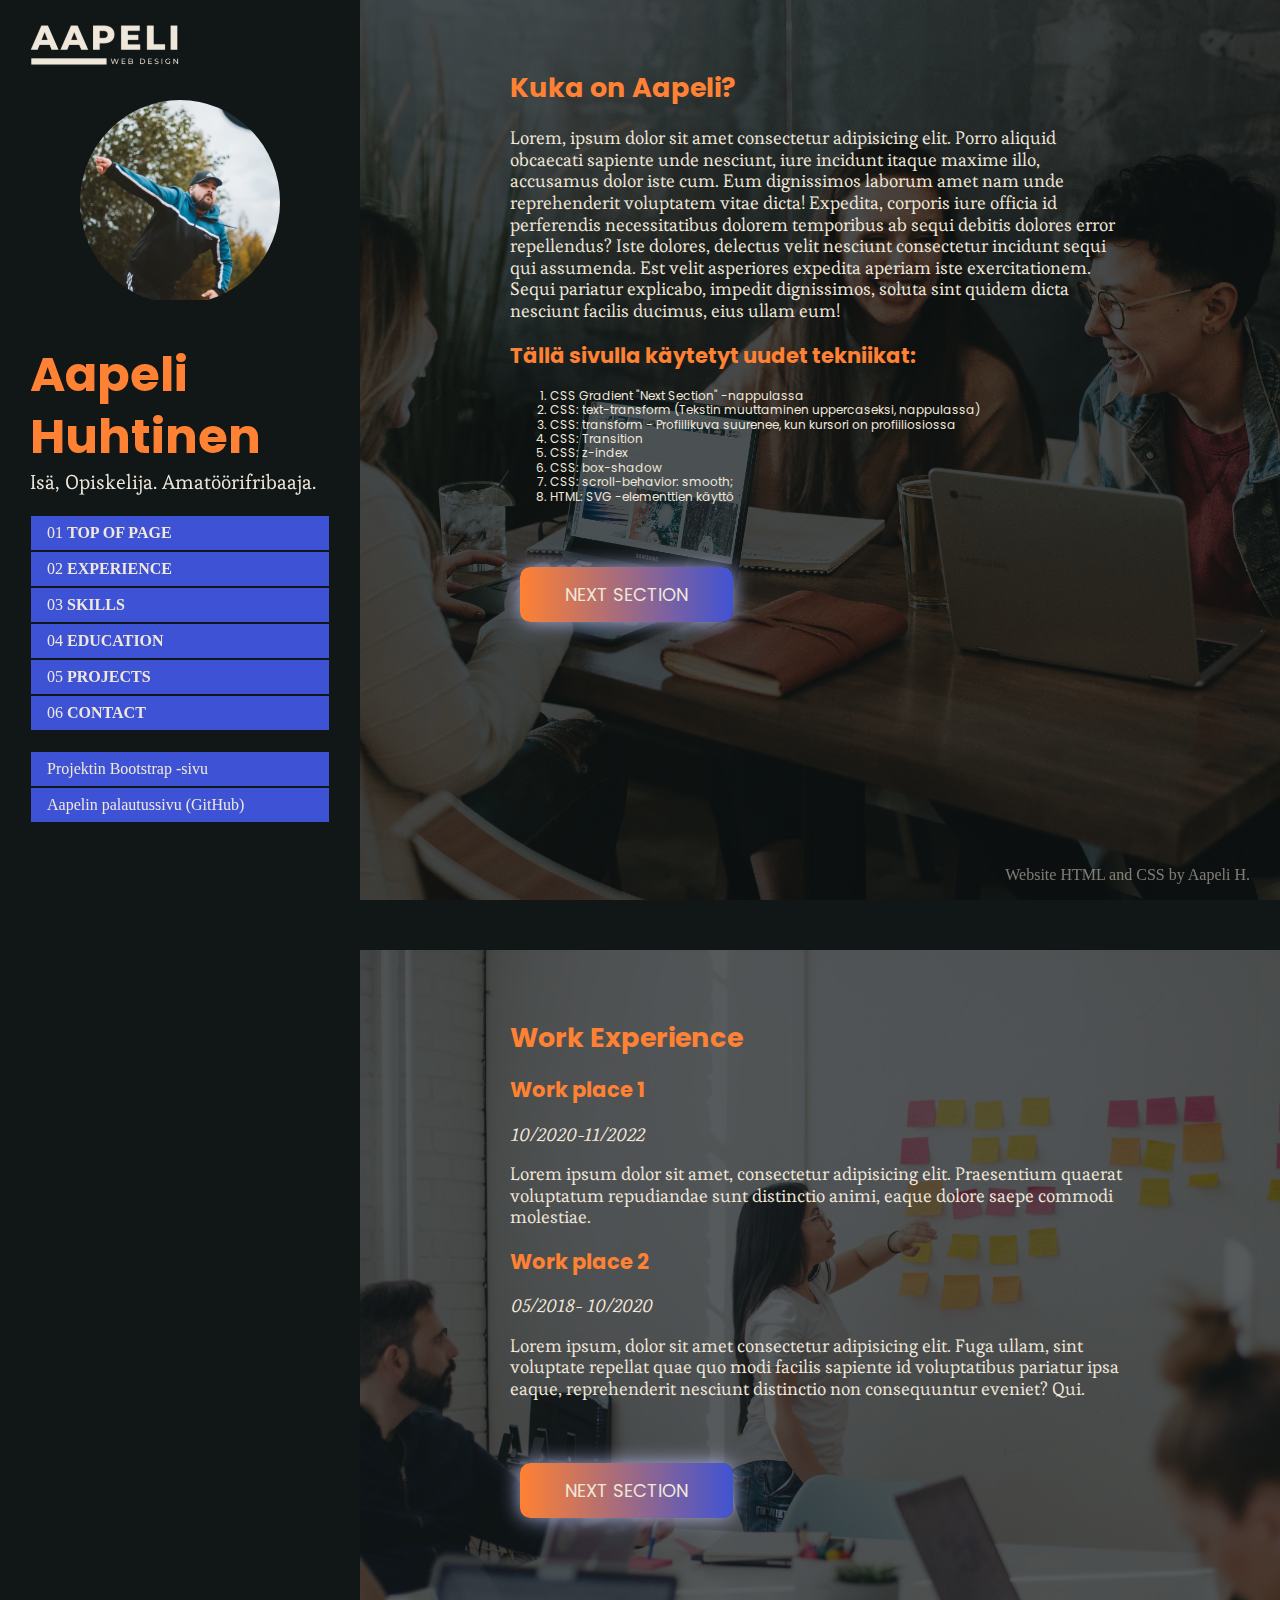
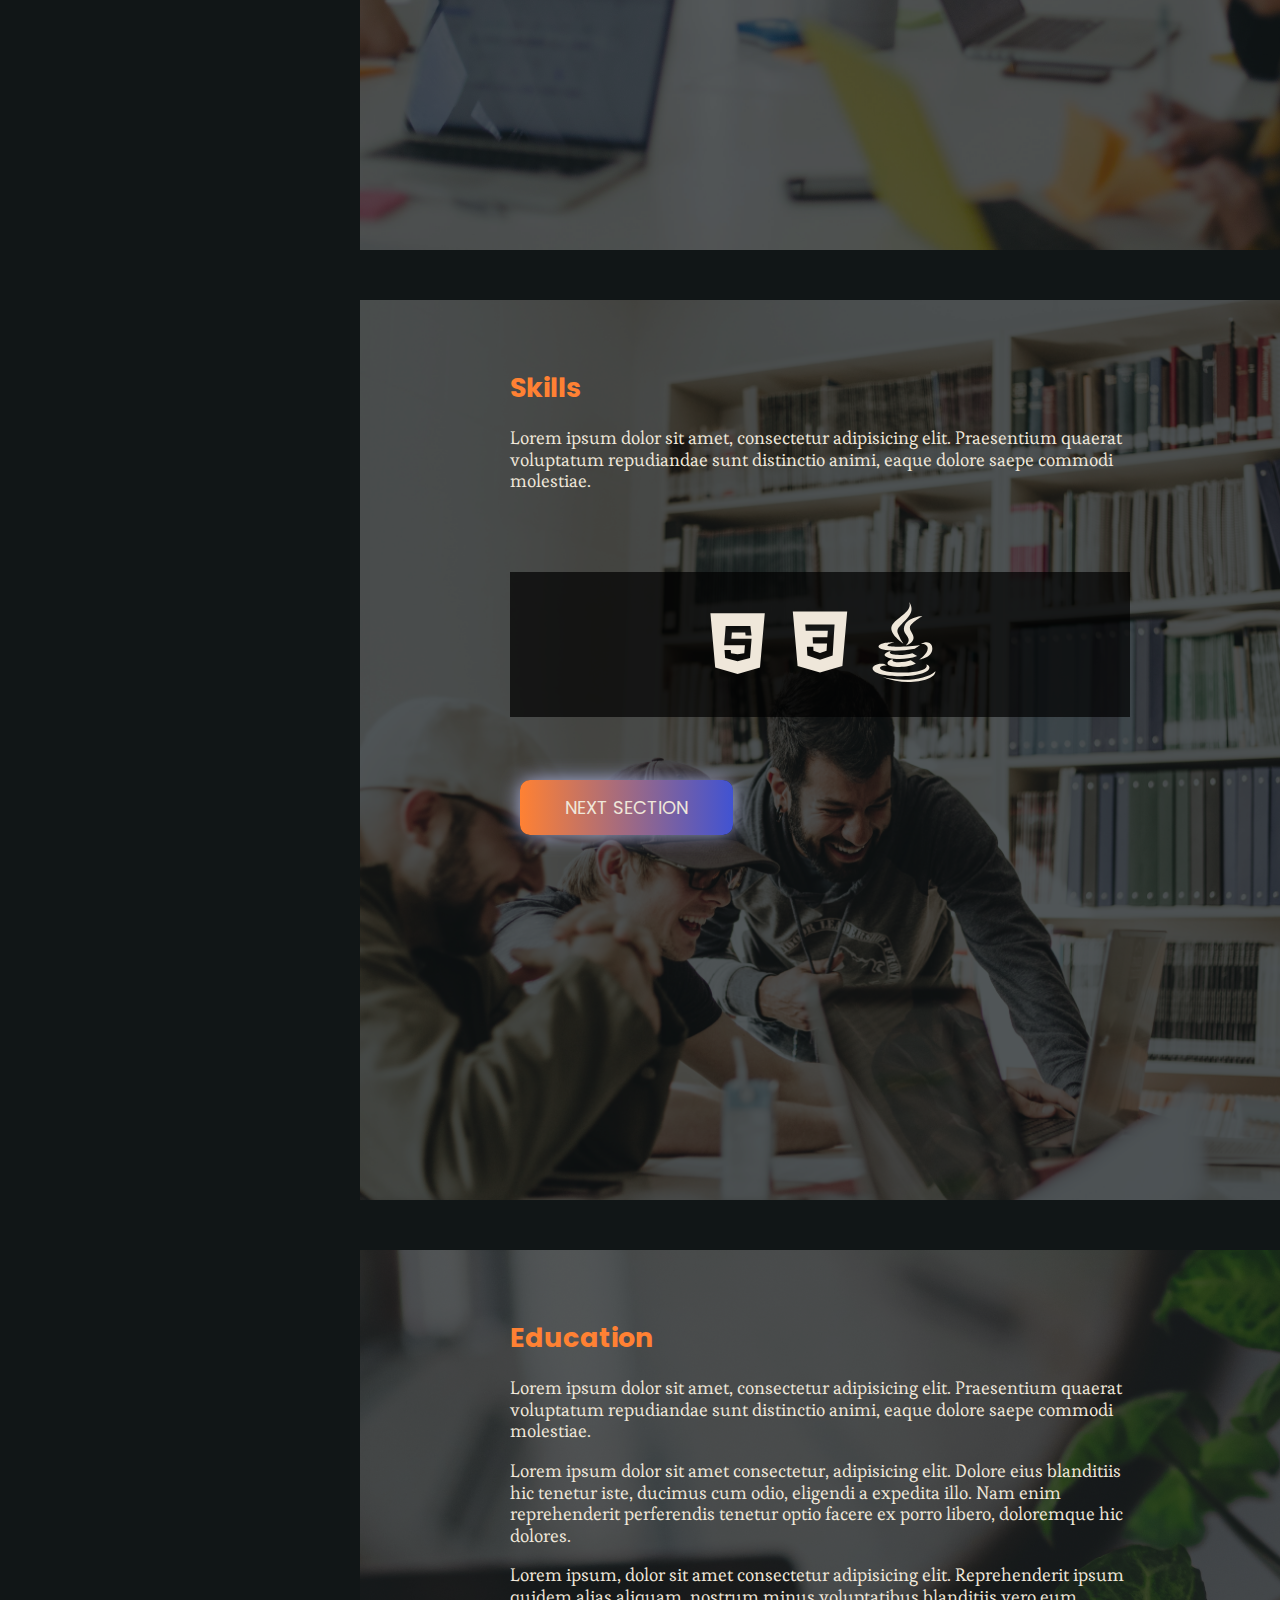
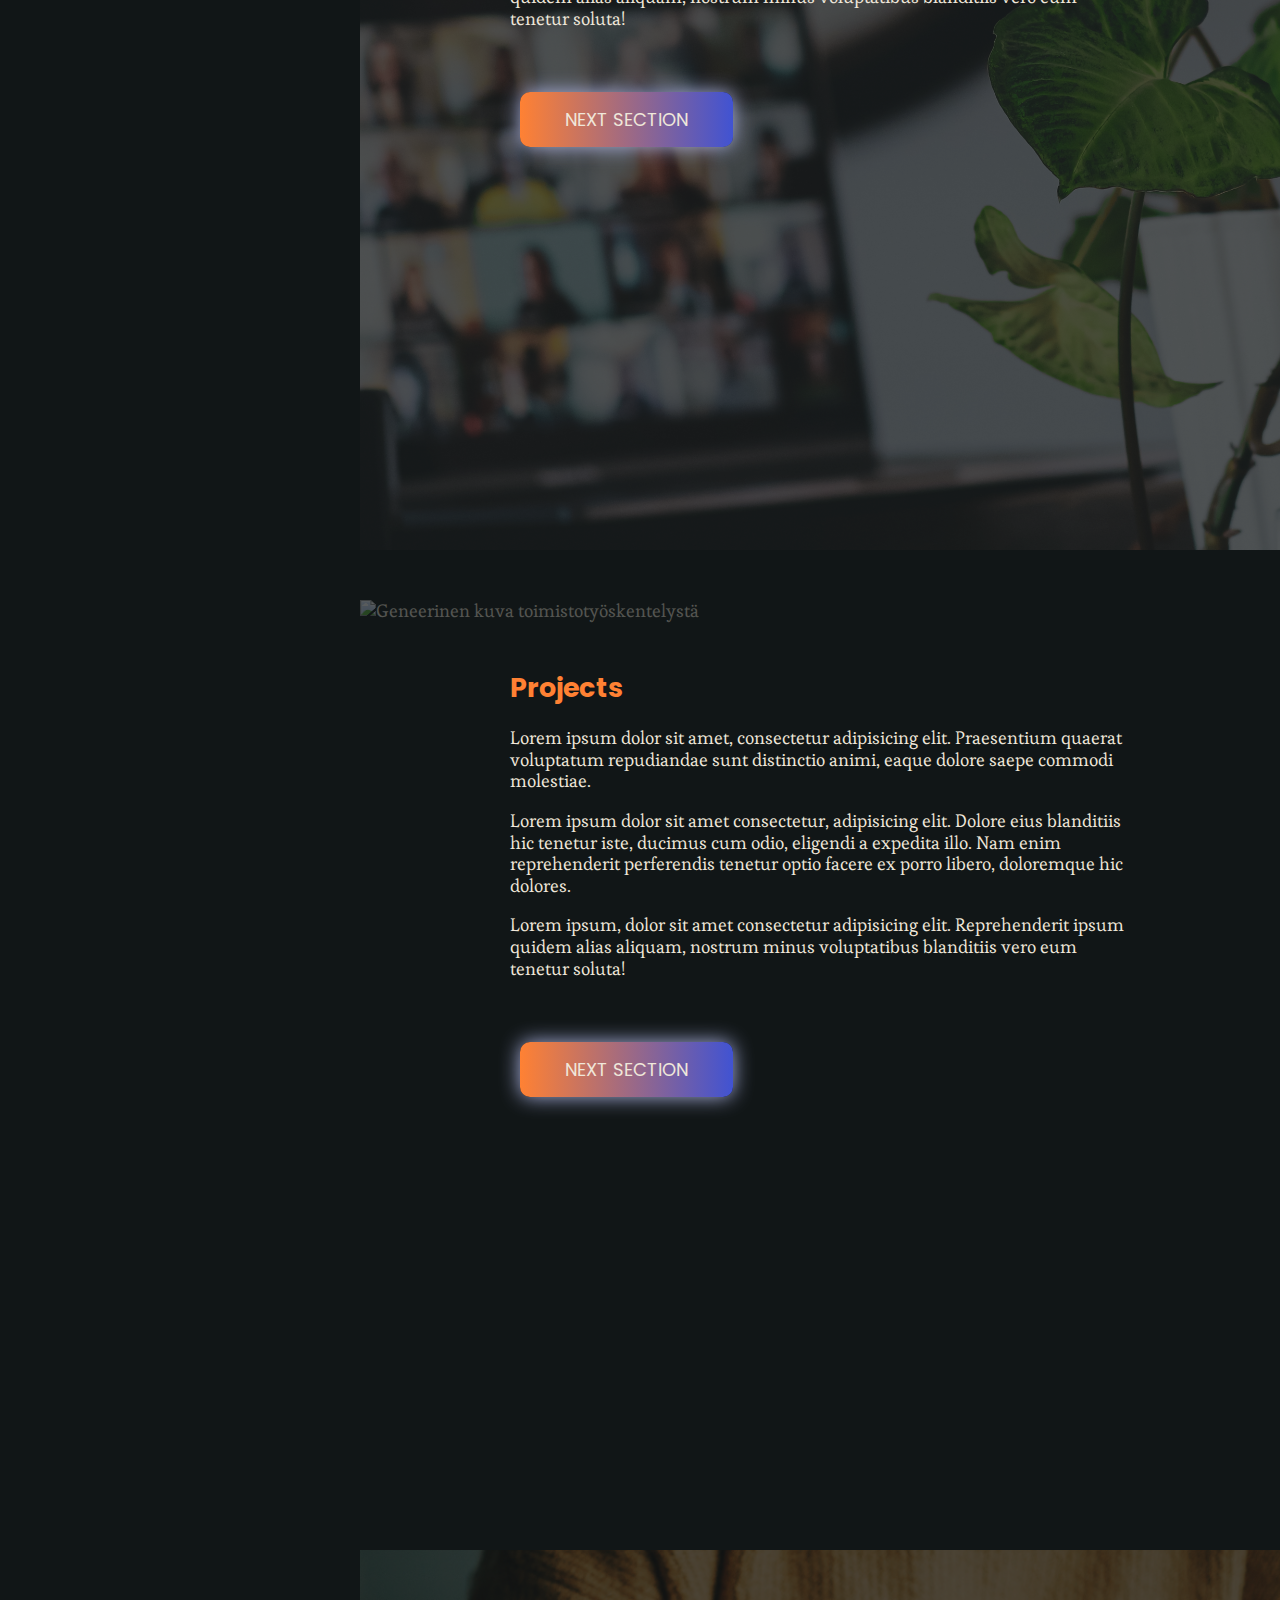
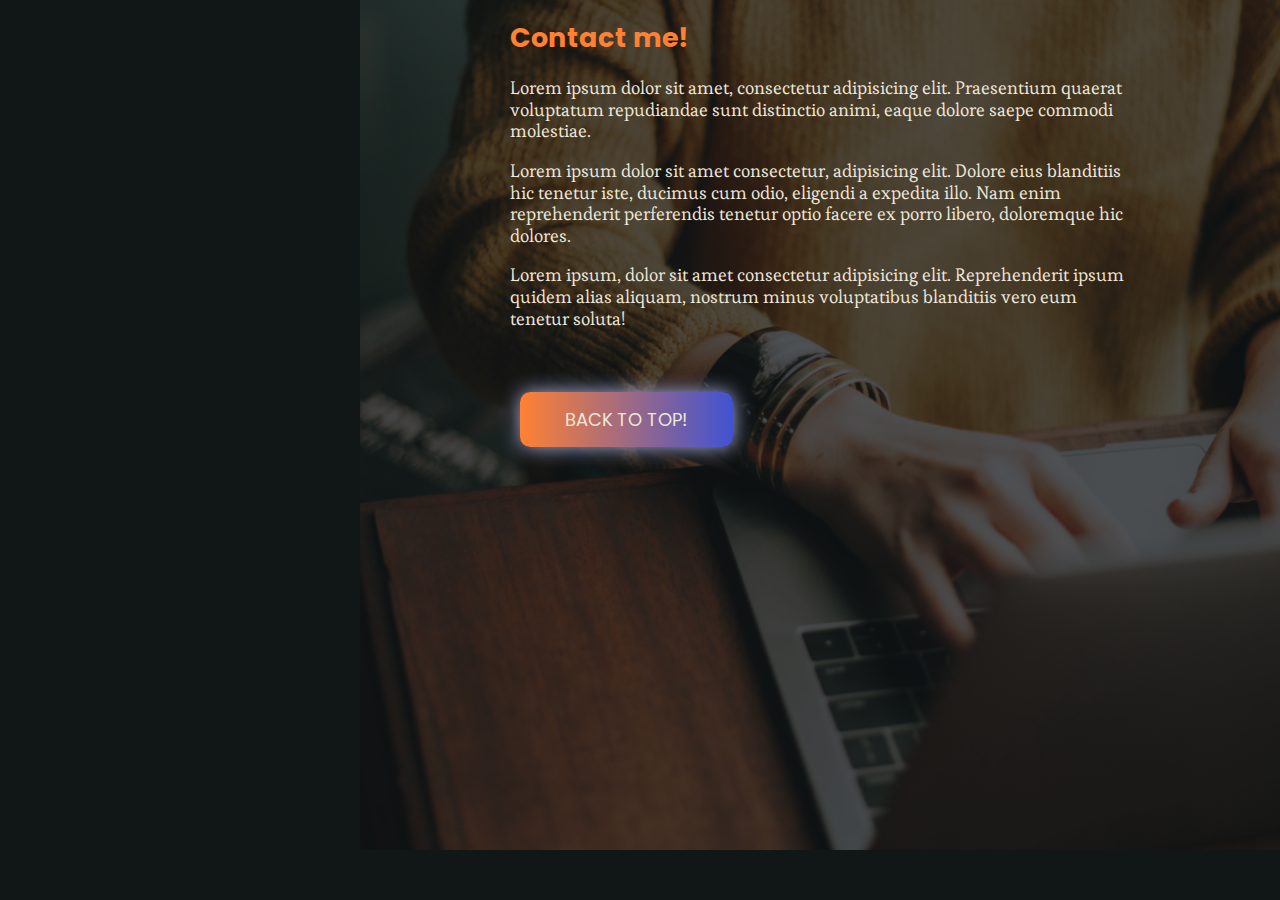
==== commit cbf479ab: "updated projekti" ====
--- a/Projekti/index.html
+++ b/Projekti/index.html
@@ -25,15 +25,15 @@
         <p class="Titles">Isä, Opiskelija. Amatöörifribaaja.</p>
         <div class="Menu" >
             <ul class="Nav"> <!-- Child of MainContainer -->
-                <li> <a href="#1">01 <strong>TOP OF PAGE</strong></a></li>
-                <li> <a href="#2">02 <strong>EXPERIENCE</strong></a></li>
-                <li> <a href="#3">03 <strong>SKILLS</strong></a></li>
-                <li> <a href="#4">04 <strong>EDUCATION</strong></a></li>
-                <li> <a href="#5">05 <strong>PROJECTS</strong></a></li>
-                <li> <a href="#6">06 <strong>CONTACT</strong></a></li>
+                <a href="#1"><li> 01 <strong>TOP OF PAGE</strong></li></a>
+                <a href="#2"><li> 02 <strong>EXPERIENCE</strong></li></a>
+                <a href="#3"><li> 03 <strong>SKILLS</strong></li></a>
+                <a href="#4"><li> 04 <strong>EDUCATION</strong></li></a>
+                <a href="#5"><li> 05 <strong>PROJECTS</strong></li></a>
+                <a href="#6"><li> 06 <strong>CONTACT</strong></li></a>
             </ul>
             <ul class="Links">
-                <li> <a href="https://a-peli.github.io/"> Projektin Bootstrap -sivu </a></li>
+                <li> <a href="/Projekti/bootstrap.html"> Projektin Bootstrap -sivu </a></li>
                 <li><a href="https://a-peli.github.io/"> Aapelin palautussivu (GitHub) </a></li>
             </ul>
         </div>
--- a/Projekti/css/tyylit.css
+++ b/Projekti/css/tyylit.css
@@ -219,7 +219,6 @@
     color: white;            
     box-shadow: 0 0 20px #acb3e2;
     border-radius: 10px;
-    display: block;
     font-family: Poppins;
   }
 
